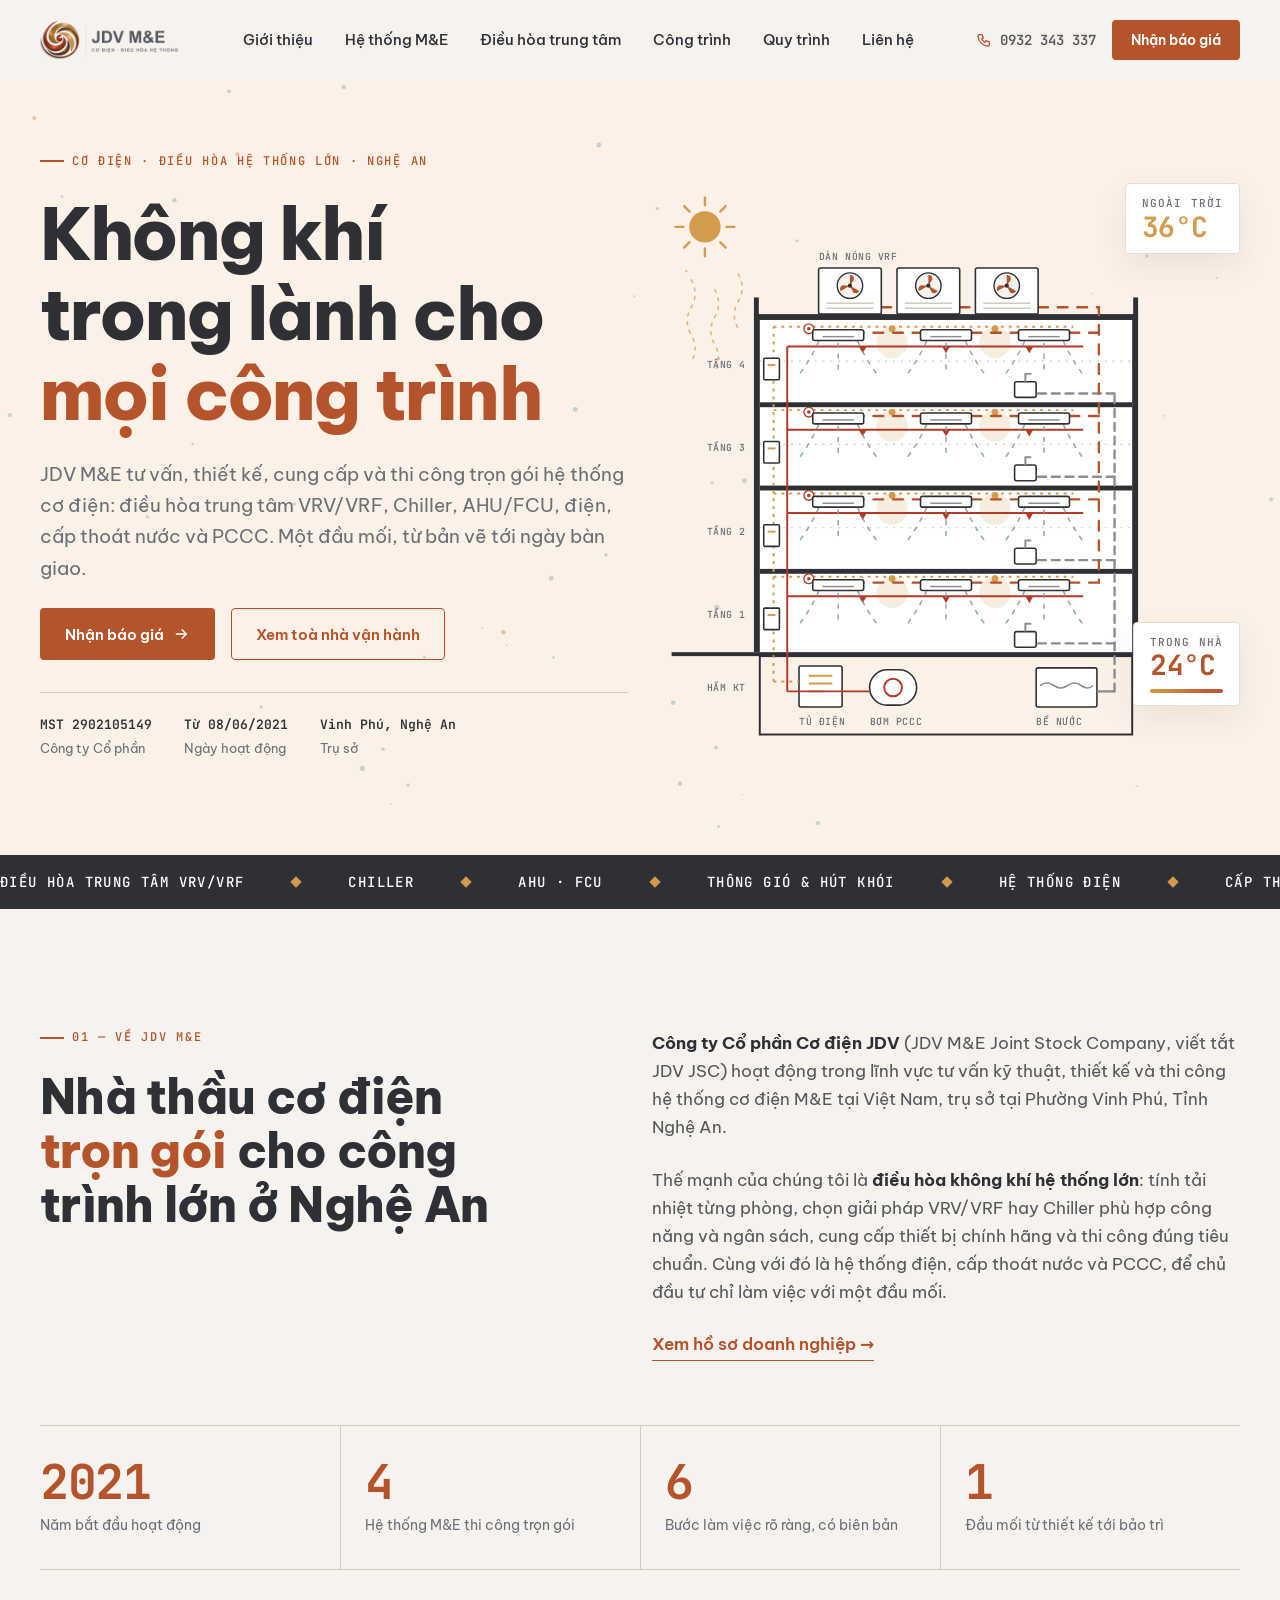
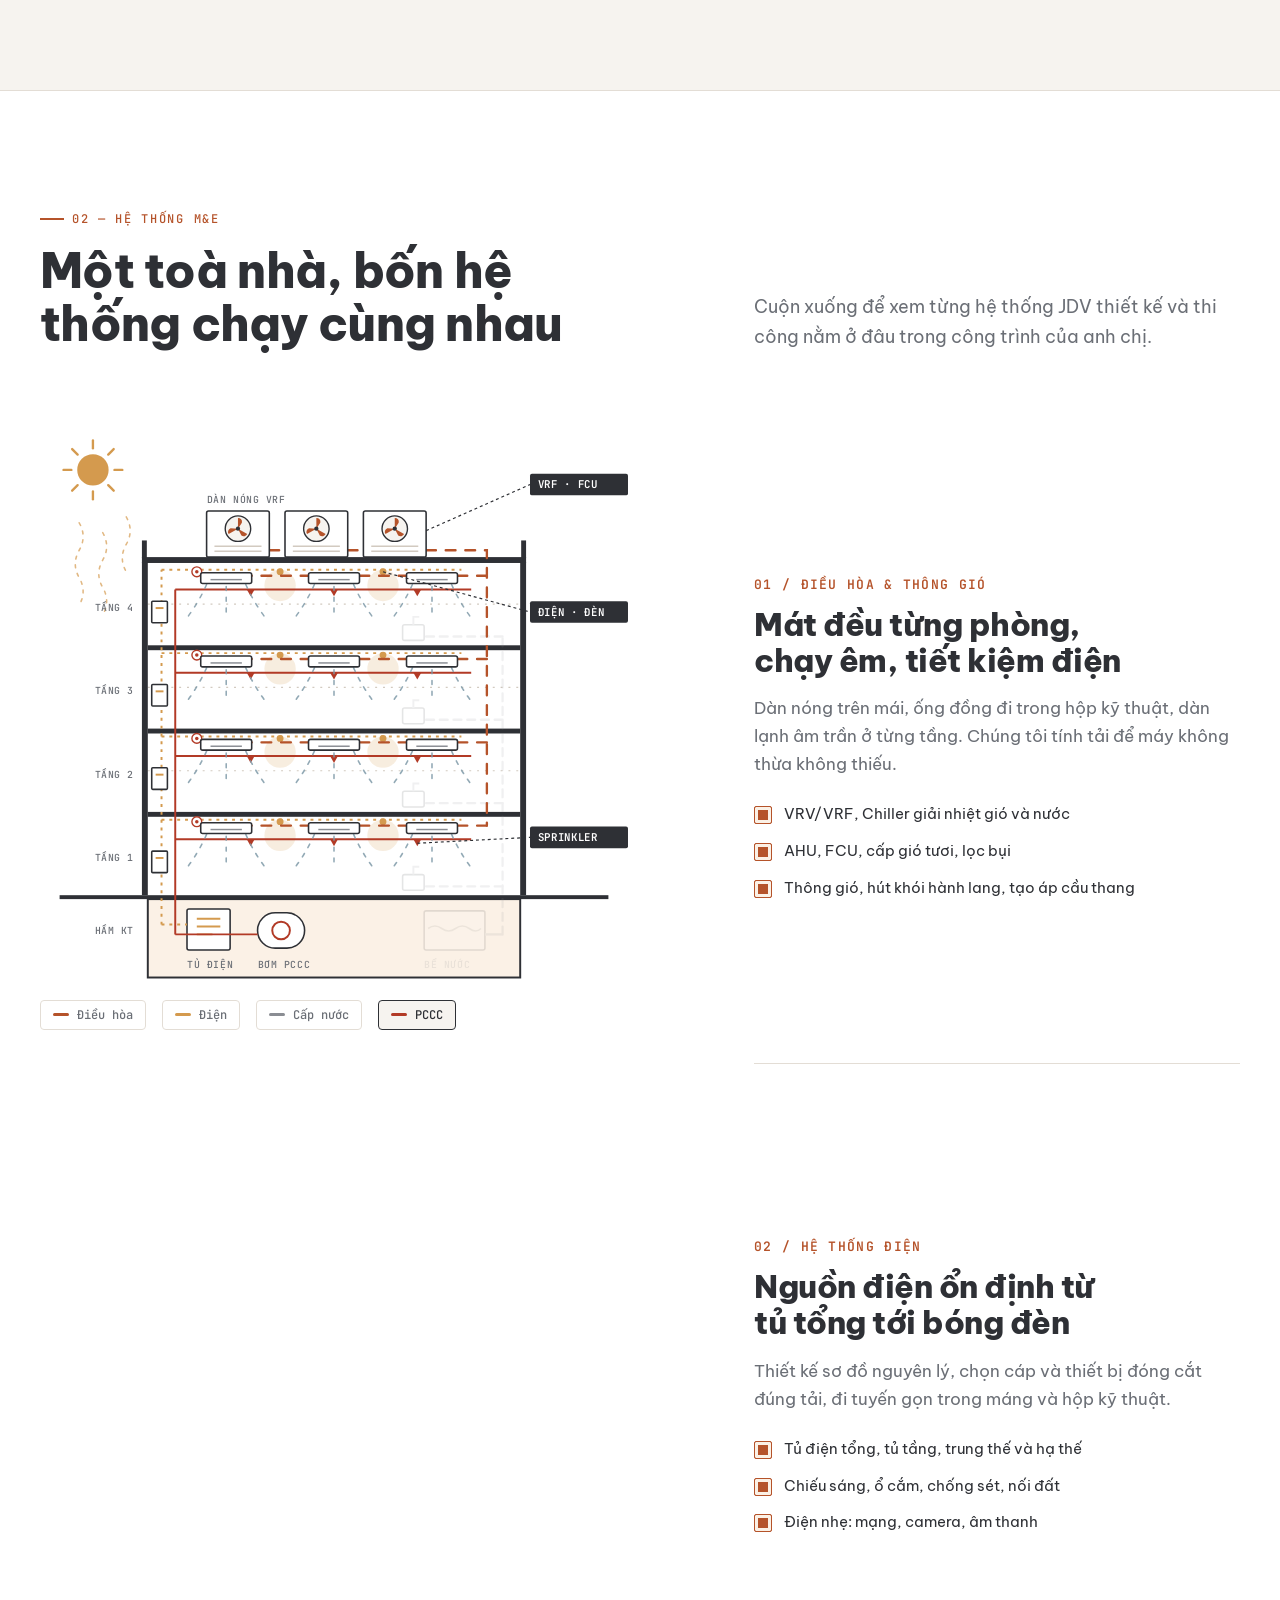
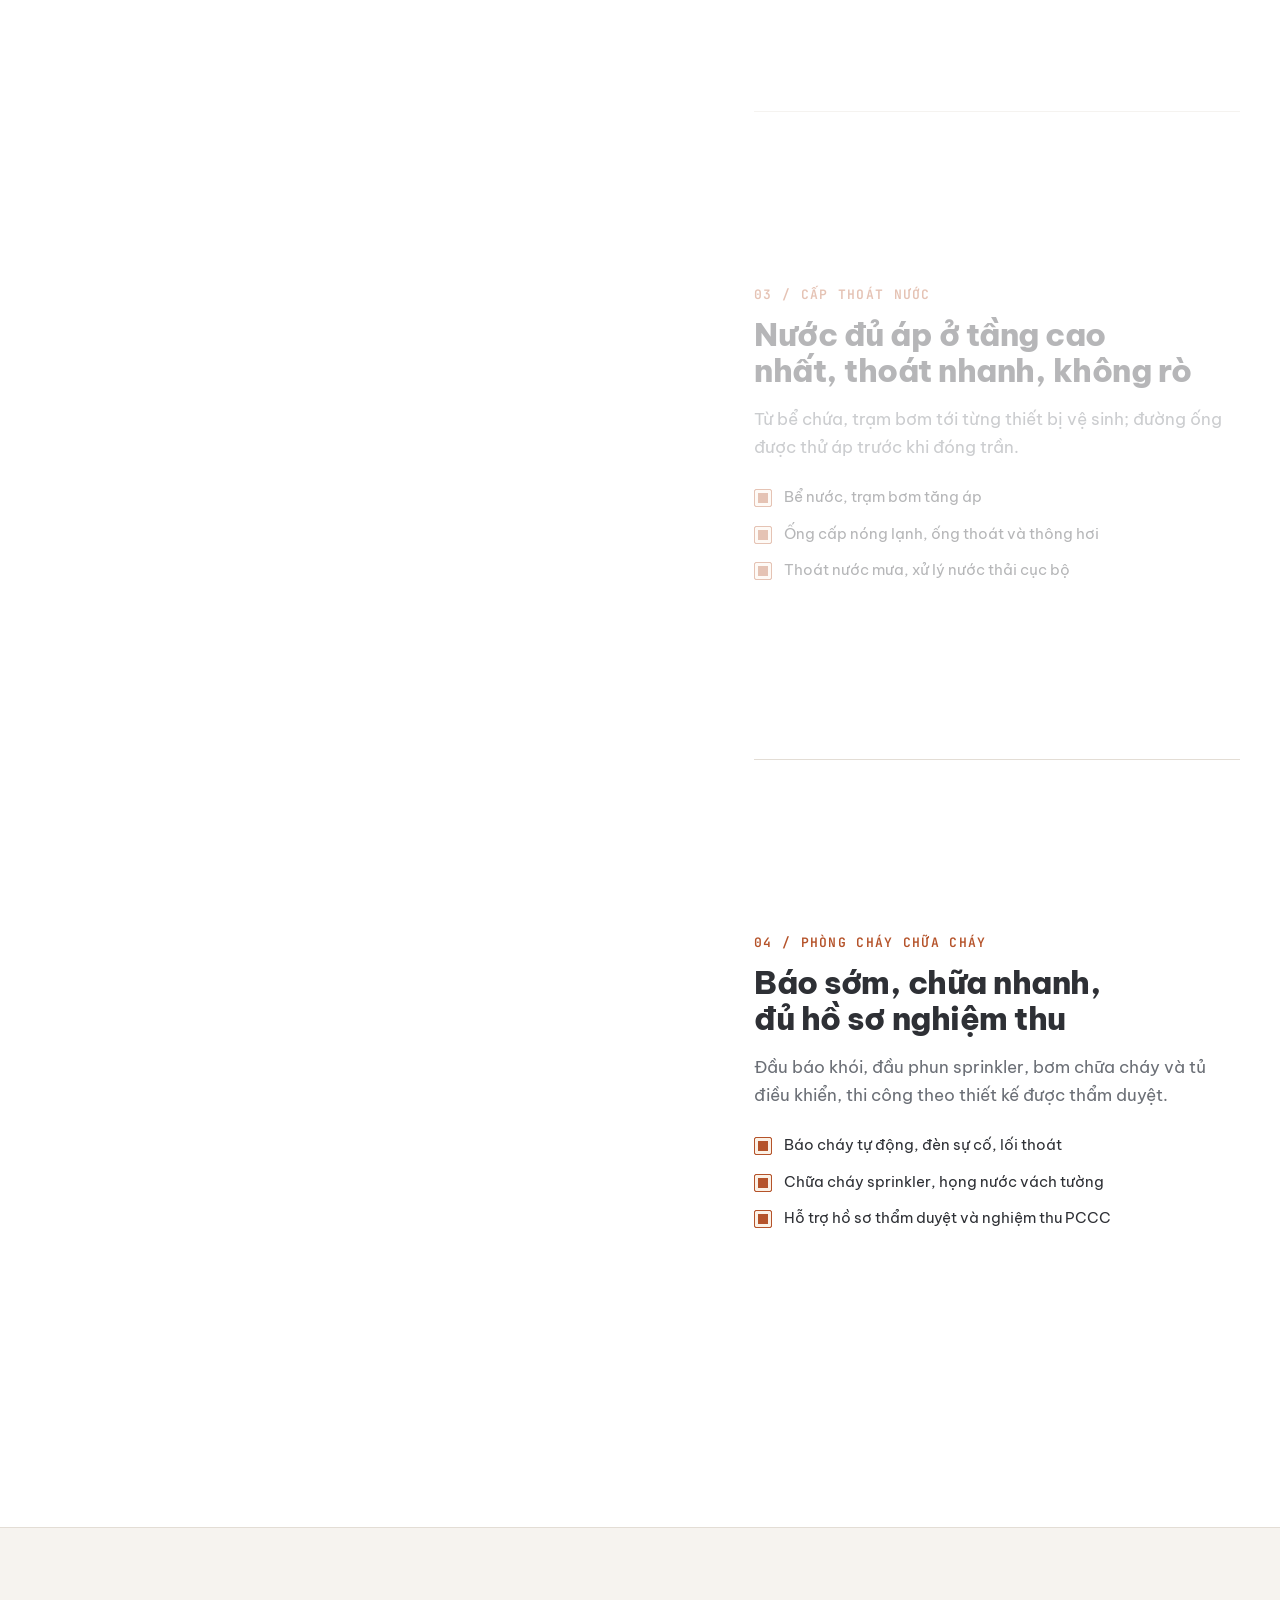
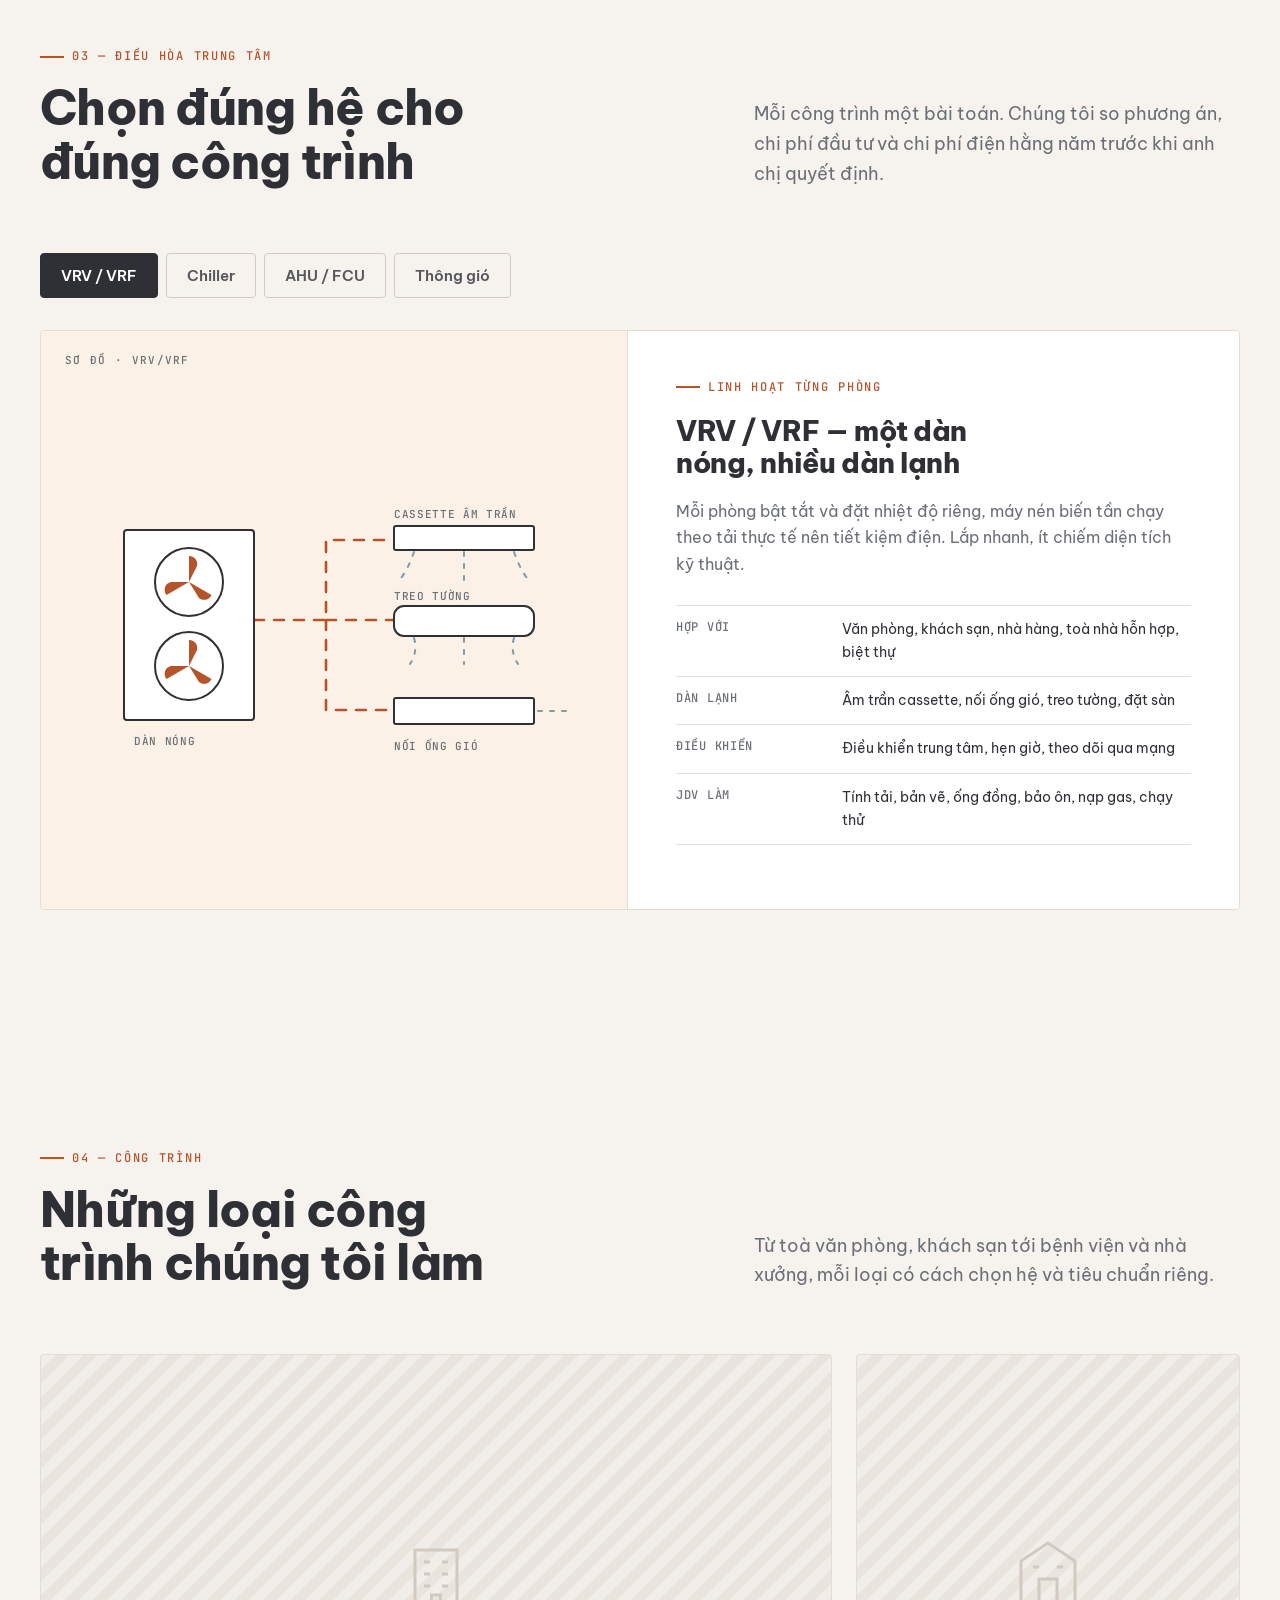
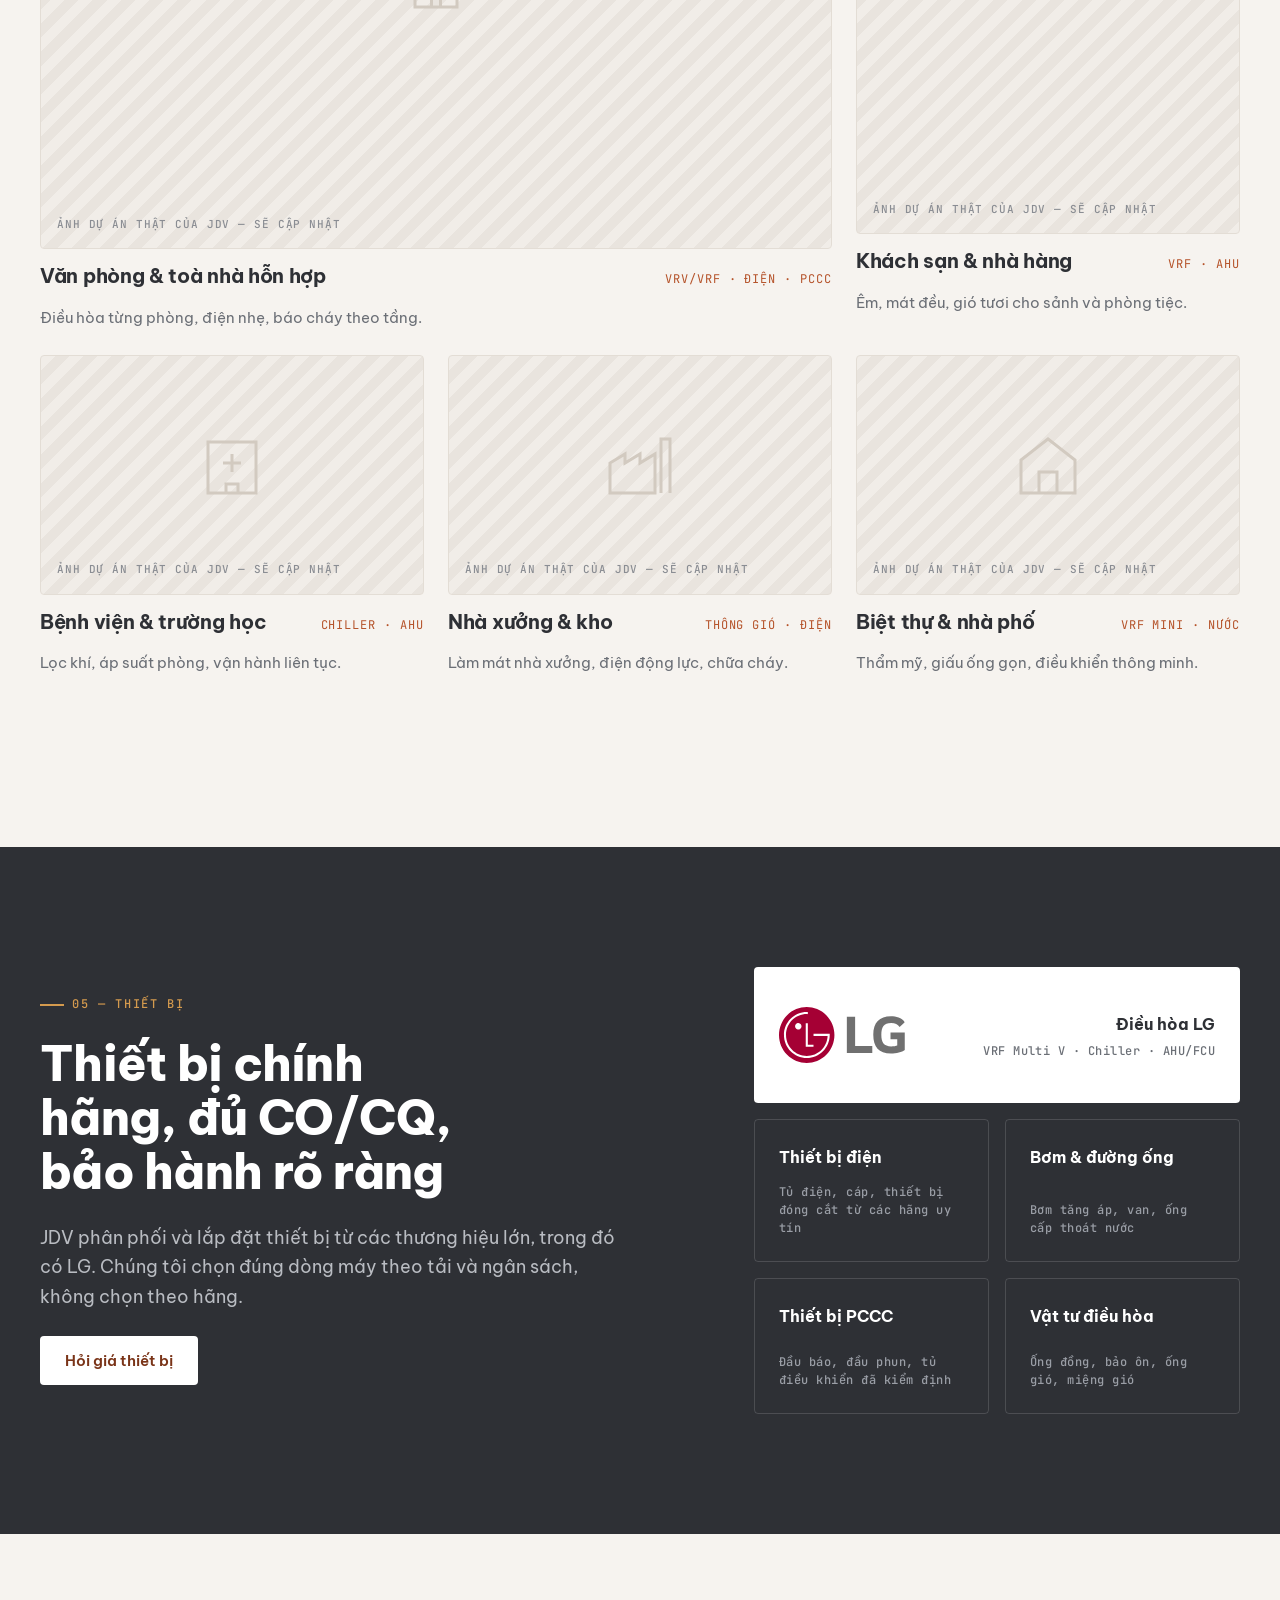
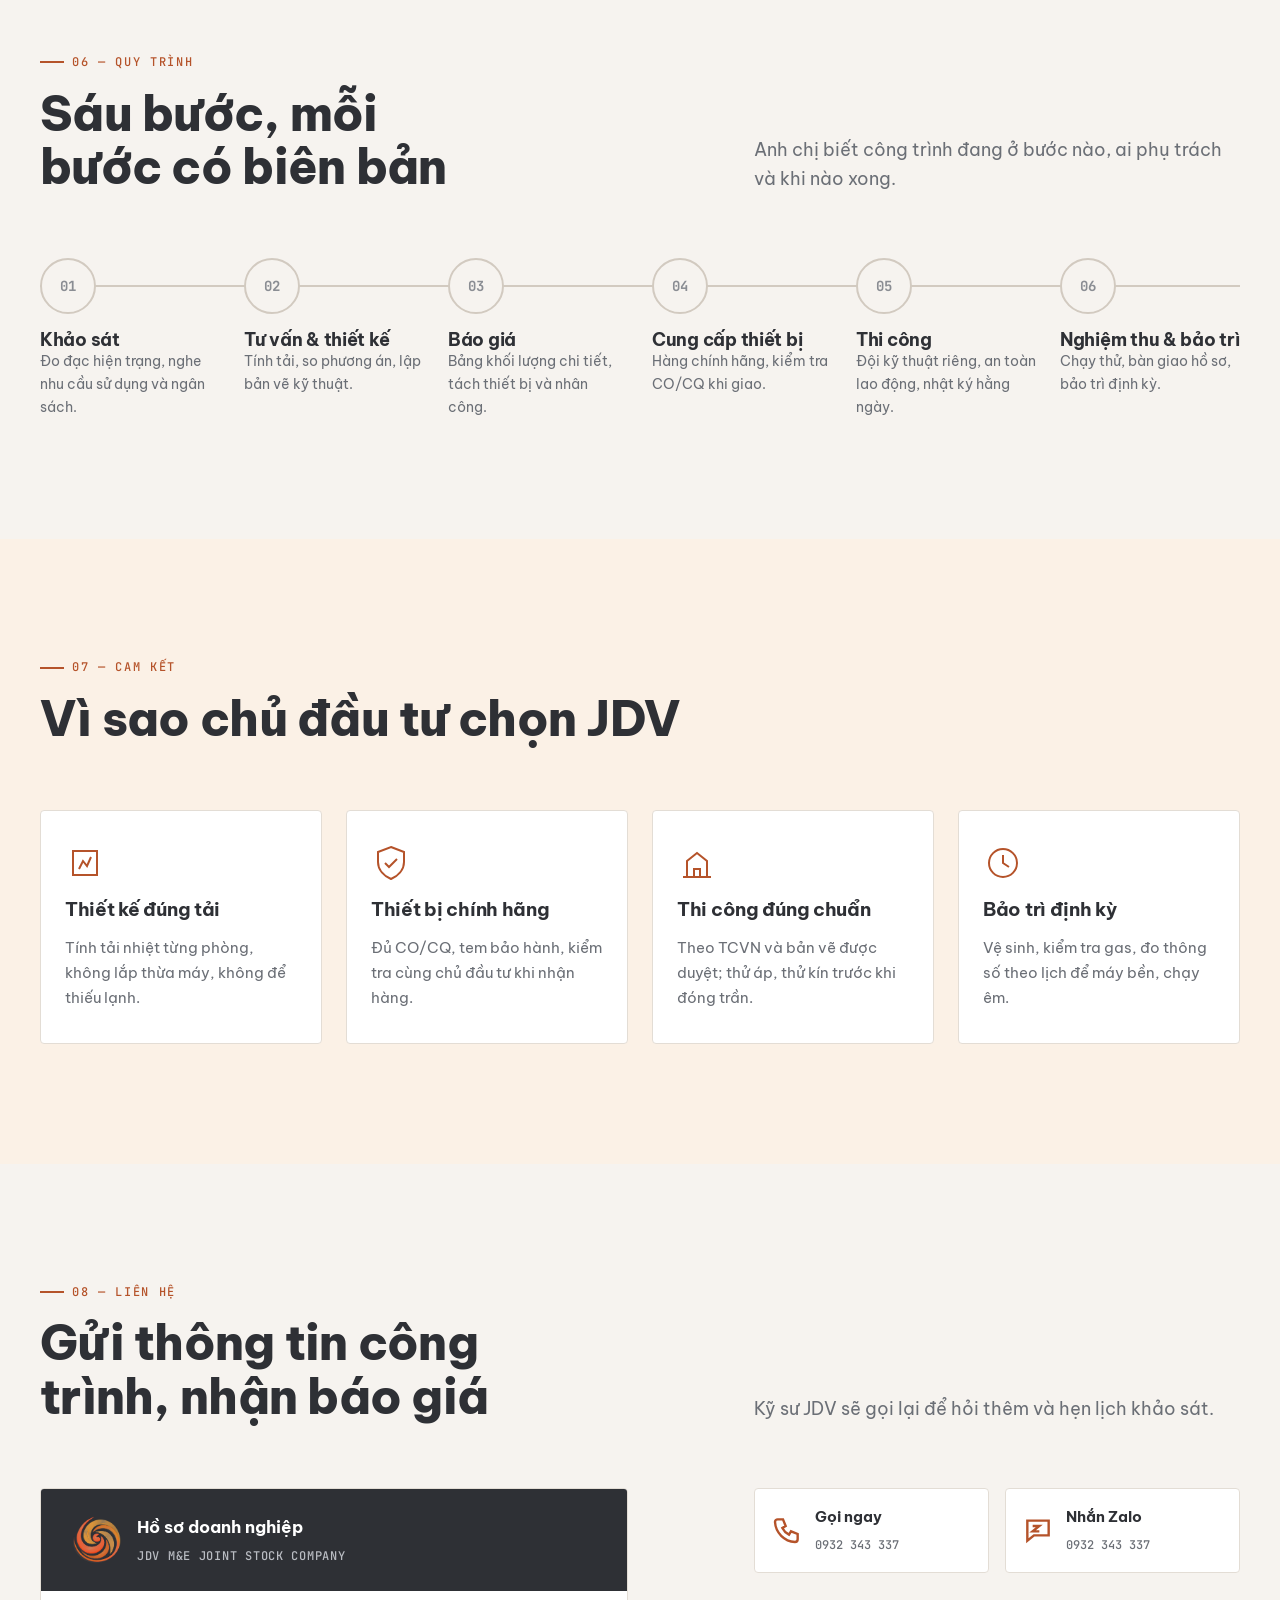
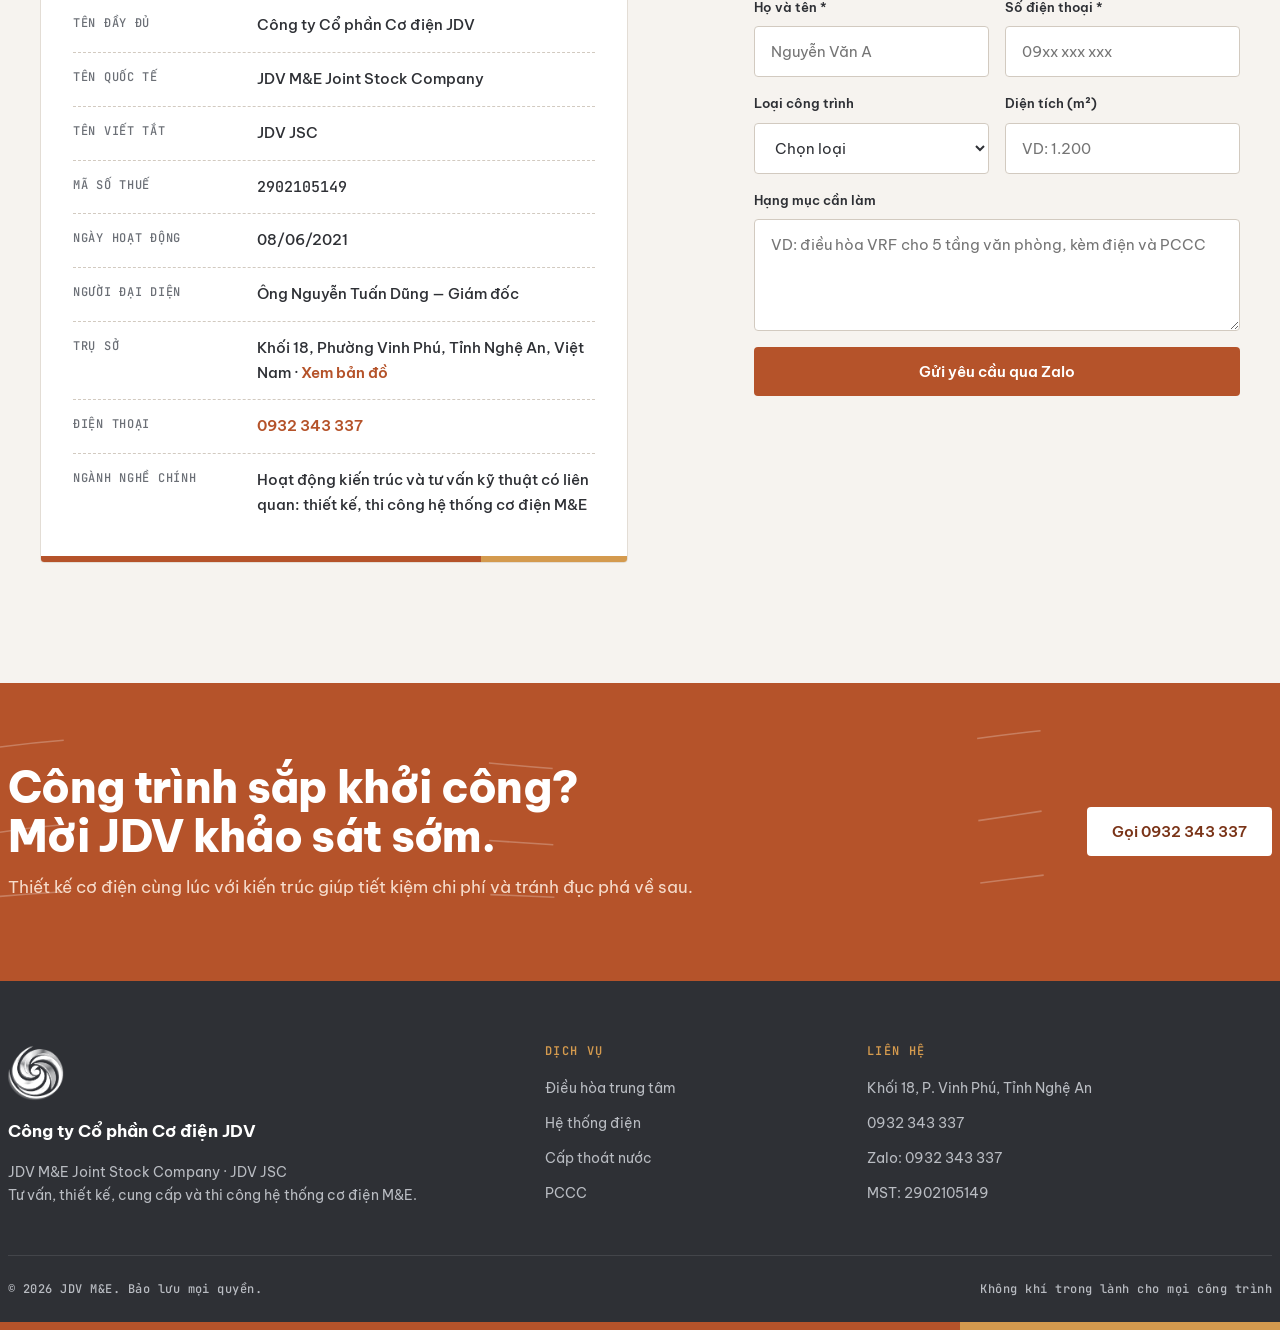
==== index.html @ 7201da73 "Website JDV M&E — bản xem thử v1 Co-Authored-By: Claude Opus 5.5 <noreply@anthropic.com>" ====
<!doctype html>
<html lang="vi">
<head>
<meta charset="utf-8">
<meta name="viewport" content="width=device-width,initial-scale=1">
<title>JDV M&amp;E — Cơ điện &amp; điều hòa trung tâm tại Nghệ An</title>
<meta name="description" content="Công ty Cổ phần Cơ điện JDV (JDV M&E): tư vấn, thiết kế, cung cấp và thi công hệ thống cơ điện M&E, điều hòa trung tâm VRV/VRF, Chiller, AHU/FCU, điện, cấp thoát nước, PCCC cho công trình tại Nghệ An.">
<meta name="robots" content="noindex, nofollow">
<meta name="theme-color" content="#B5532A">
<meta property="og:type" content="website">
<meta property="og:title" content="JDV M&E — Không khí trong lành cho mọi công trình">
<meta property="og:description" content="Tư vấn, thiết kế, cung cấp và thi công trọn gói hệ thống cơ điện M&E và điều hòa trung tâm tại Nghệ An.">
<link rel="icon" type="image/png" href="assets/img/favicon.png">
<link rel="apple-touch-icon" href="assets/img/apple-touch-icon.png">
<link rel="preconnect" href="https://fonts.googleapis.com">
<link rel="preconnect" href="https://fonts.gstatic.com" crossorigin>
<link href="https://fonts.googleapis.com/css2?family=Be+Vietnam+Pro:wght@300;400;500;600;700;800&family=JetBrains+Mono:wght@500;600;700&display=swap" rel="stylesheet">
<link rel="stylesheet" href="assets/css/style.css">
<script type="application/ld+json">
{"@context":"https://schema.org","@type":"HVACBusiness","name":"Công ty Cổ phần Cơ điện JDV","alternateName":["JDV M&E Joint Stock Company","JDV JSC","JDV M&E"],"taxID":"2902105149","foundingDate":"2021-06-08","telephone":"+84932343337","address":{"@type":"PostalAddress","streetAddress":"Khối 18, Phường Vinh Phú","addressRegion":"Nghệ An","addressCountry":"VN"},"founder":{"@type":"Person","name":"Nguyễn Tuấn Dũng"},"areaServed":"Nghệ An"}
</script>
</head>
<body>
<a class="skip" href="#main">Bỏ qua tới nội dung</a>

<header class="hdr" id="hdr">
  <div class="wrap hdr-in">
    <a class="logo" href="#top" aria-label="JDV M&amp;E — về đầu trang"><img src="assets/img/logo-ngang.png" alt="JDV M&amp;E" width="141" height="40"></a>
    <nav class="nav" aria-label="Menu chính">
      <a href="#gioi-thieu">Giới thiệu</a>
      <a href="#he-thong">Hệ thống M&amp;E</a>
      <a href="#dieu-hoa">Điều hòa trung tâm</a>
      <a href="#cong-trinh">Công trình</a>
      <a href="#quy-trinh">Quy trình</a>
      <a href="#lien-he">Liên hệ</a>
    </nav>
    <div class="hdr-r">
      <a class="hdr-tel" href="tel:0932343337"><svg viewBox="0 0 24 24" fill="none" stroke="currentColor" stroke-width="2"><path d="M5 4h4l2 5-2.5 1.5a11 11 0 0 0 5 5L15 13l5 2v4a2 2 0 0 1-2 2A16 16 0 0 1 3 6a2 2 0 0 1 2-2"/></svg>0932 343 337</a>
      <a class="btn btn-p" href="#lien-he">Nhận báo giá</a>
      <button class="menu" type="button" aria-label="Mở menu" aria-expanded="false"><i></i><i></i><i></i></button>
    </div>
  </div>
  <div class="prog" id="prog"></div>
</header>

<main id="main">
<!-- ============ HERO ============ -->
<section class="hero" id="top">
  <canvas id="air" aria-hidden="true"></canvas>
  <div class="hero-arc" style="width:760px;height:760px;right:-260px;top:-300px" aria-hidden="true"></div>
  <div class="hero-arc" style="width:420px;height:420px;left:-180px;bottom:-240px;transform:rotate(180deg)" aria-hidden="true"></div>
  <div class="wrap hero-in">
    <div class="hero-txt">
      <div class="eyebrow fade-up">Cơ điện · Điều hòa hệ thống lớn · Nghệ An</div>
      <h1><span class="ln"><span>Không khí</span></span><span class="ln"><span>trong lành cho</span></span><span class="ln"><span><em>mọi công trình</em></span></span></h1>
      <p class="lead fade-up d1">JDV M&amp;E tư vấn, thiết kế, cung cấp và thi công trọn gói hệ thống cơ điện: điều hòa trung tâm VRV/VRF, Chiller, AHU/FCU, điện, cấp thoát nước và PCCC. Một đầu mối, từ bản vẽ tới ngày bàn giao.</p>
      <div class="btns fade-up d2">
        <a class="btn btn-p" href="#lien-he">Nhận báo giá <svg viewBox="0 0 24 24" fill="none" stroke="currentColor" stroke-width="2"><path d="M5 12h14M13 6l6 6-6 6"/></svg></a>
        <a class="btn btn-o" href="#he-thong">Xem toà nhà vận hành</a>
      </div>
      <div class="hero-facts fade-up d3">
        <div><b>MST 2902105149</b><span>Công ty Cổ phần</span></div>
        <div><b>Từ 08/06/2021</b><span>Ngày hoạt động</span></div>
        <div><b>Vinh Phú, Nghệ An</b><span>Trụ sở</span></div>
      </div>
    </div>
    <div class="hero-vis fade-up d1">
      <div class="temp out"><small>Ngoài trời</small><strong>36°C</strong></div>
      <div data-building></div>
      <div class="temp in"><small>Trong nhà</small><strong id="tIn">36°C</strong><div class="bar"><i id="tBar"></i></div></div>
    </div>
  </div>
</section>

<div class="ticker" aria-hidden="true"><div class="ticker-t">
  <span>Điều hòa trung tâm VRV/VRF</span><span>Chiller</span><span>AHU · FCU</span><span>Thông gió &amp; hút khói</span><span>Hệ thống điện</span><span>Cấp thoát nước</span><span>Phòng cháy chữa cháy</span><span>Bảo trì định kỳ</span>
  <span>Điều hòa trung tâm VRV/VRF</span><span>Chiller</span><span>AHU · FCU</span><span>Thông gió &amp; hút khói</span><span>Hệ thống điện</span><span>Cấp thoát nước</span><span>Phòng cháy chữa cháy</span><span>Bảo trì định kỳ</span>
</div></div>

<!-- ============ GIỚI THIỆU ============ -->
<section class="sec" id="gioi-thieu">
  <div class="wrap">
    <div class="about-g">
      <div class="about-l">
        <div class="eyebrow rv">01 — Về JDV M&amp;E</div>
        <h2 class="h2 rv d1">Nhà thầu cơ điện <em>trọn gói</em> cho công trình lớn ở Nghệ An</h2>
      </div>
      <div class="about-r">
        <p class="rv"><strong>Công ty Cổ phần Cơ điện JDV</strong> (JDV M&amp;E Joint Stock Company, viết tắt JDV JSC) hoạt động trong lĩnh vực tư vấn kỹ thuật, thiết kế và thi công hệ thống cơ điện M&amp;E tại Việt Nam, trụ sở tại Phường Vinh Phú, Tỉnh Nghệ An.</p>
        <p class="rv d1">Thế mạnh của chúng tôi là <strong>điều hòa không khí hệ thống lớn</strong>: tính tải nhiệt từng phòng, chọn giải pháp VRV/VRF hay Chiller phù hợp công năng và ngân sách, cung cấp thiết bị chính hãng và thi công đúng tiêu chuẩn. Cùng với đó là hệ thống điện, cấp thoát nước và PCCC, để chủ đầu tư chỉ làm việc với một đầu mối.</p>
        <a class="tlink rv d2" href="#ho-so" style="align-self:flex-start">Xem hồ sơ doanh nghiệp →</a>
      </div>
    </div>
    <div class="nums">
      <div class="num rv"><div class="num-v"><span data-count="2021" data-from="2000">2021</span></div><div class="num-l">Năm bắt đầu hoạt động</div></div>
      <div class="num rv d1"><div class="num-v"><span data-count="4">4</span></div><div class="num-l">Hệ thống M&amp;E thi công trọn gói</div></div>
      <div class="num rv d2"><div class="num-v"><span data-count="6">6</span></div><div class="num-l">Bước làm việc rõ ràng, có biên bản</div></div>
      <div class="num rv d3"><div class="num-v"><span data-count="1">1</span></div><div class="num-l">Đầu mối từ thiết kế tới bảo trì</div></div>
    </div>
  </div>
</section>

<!-- ============ 4 HỆ THỐNG ============ -->
<section class="sec sys" id="he-thong">
  <div class="wrap">
    <div class="sec-head">
      <div><div class="eyebrow rv">02 — Hệ thống M&amp;E</div><h2 class="h2 rv d1">Một toà nhà, bốn hệ thống chạy cùng nhau</h2></div>
      <p class="lead rv d2">Cuộn xuống để xem từng hệ thống JDV thiết kế và thi công nằm ở đâu trong công trình của anh chị.</p>
    </div>
    <div class="sys-g">
      <div class="sys-vis">
        <div data-building></div>
        <div class="sys-legend">
          <span data-sys="hvac"><i style="background:#B5532A"></i>Điều hòa</span>
          <span data-sys="elec"><i style="background:#D49A4E"></i>Điện</span>
          <span data-sys="water"><i style="background:#8A8D93"></i>Cấp nước</span>
          <span data-sys="fire"><i style="background:#B23A26"></i>PCCC</span>
        </div>
      </div>
      <div class="sys-list">
        <article class="sx" data-sys="hvac">
          <div class="sx-n">01 / ĐIỀU HÒA &amp; THÔNG GIÓ</div>
          <h3>Mát đều từng phòng, chạy êm, tiết kiệm điện</h3>
          <p>Dàn nóng trên mái, ống đồng đi trong hộp kỹ thuật, dàn lạnh âm trần ở từng tầng. Chúng tôi tính tải để máy không thừa không thiếu.</p>
          <ul class="checks"><li>VRV/VRF, Chiller giải nhiệt gió và nước</li><li>AHU, FCU, cấp gió tươi, lọc bụi</li><li>Thông gió, hút khói hành lang, tạo áp cầu thang</li></ul>
        </article>
        <article class="sx" data-sys="elec">
          <div class="sx-n">02 / HỆ THỐNG ĐIỆN</div>
          <h3>Nguồn điện ổn định từ tủ tổng tới bóng đèn</h3>
          <p>Thiết kế sơ đồ nguyên lý, chọn cáp và thiết bị đóng cắt đúng tải, đi tuyến gọn trong máng và hộp kỹ thuật.</p>
          <ul class="checks"><li>Tủ điện tổng, tủ tầng, trung thế và hạ thế</li><li>Chiếu sáng, ổ cắm, chống sét, nối đất</li><li>Điện nhẹ: mạng, camera, âm thanh</li></ul>
        </article>
        <article class="sx" data-sys="water">
          <div class="sx-n">03 / CẤP THOÁT NƯỚC</div>
          <h3>Nước đủ áp ở tầng cao nhất, thoát nhanh, không rò</h3>
          <p>Từ bể chứa, trạm bơm tới từng thiết bị vệ sinh; đường ống được thử áp trước khi đóng trần.</p>
          <ul class="checks"><li>Bể nước, trạm bơm tăng áp</li><li>Ống cấp nóng lạnh, ống thoát và thông hơi</li><li>Thoát nước mưa, xử lý nước thải cục bộ</li></ul>
        </article>
        <article class="sx" data-sys="fire">
          <div class="sx-n">04 / PHÒNG CHÁY CHỮA CHÁY</div>
          <h3>Báo sớm, chữa nhanh, đủ hồ sơ nghiệm thu</h3>
          <p>Đầu báo khói, đầu phun sprinkler, bơm chữa cháy và tủ điều khiển, thi công theo thiết kế được thẩm duyệt.</p>
          <ul class="checks"><li>Báo cháy tự động, đèn sự cố, lối thoát</li><li>Chữa cháy sprinkler, họng nước vách tường</li><li>Hỗ trợ hồ sơ thẩm duyệt và nghiệm thu PCCC</li></ul>
        </article>
      </div>
    </div>
  </div>
</section>

<!-- ============ ĐIỀU HOÀ TRUNG TÂM ============ -->
<section class="sec hvac" id="dieu-hoa">
  <div class="wrap">
    <div class="sec-head">
      <div><div class="eyebrow rv">03 — Điều hòa trung tâm</div><h2 class="h2 rv d1">Chọn đúng hệ cho đúng công trình</h2></div>
      <p class="lead rv d2">Mỗi công trình một bài toán. Chúng tôi so phương án, chi phí đầu tư và chi phí điện hằng năm trước khi anh chị quyết định.</p>
    </div>
    <div class="tabs rv" role="tablist" aria-label="Giải pháp điều hòa">
      <button class="tab" role="tab" id="t1" aria-controls="p1" aria-selected="true">VRV / VRF</button>
      <button class="tab" role="tab" id="t2" aria-controls="p2" aria-selected="false" tabindex="-1">Chiller</button>
      <button class="tab" role="tab" id="t3" aria-controls="p3" aria-selected="false" tabindex="-1">AHU / FCU</button>
      <button class="tab" role="tab" id="t4" aria-controls="p4" aria-selected="false" tabindex="-1">Thông gió</button>
    </div>

    <div class="panel on" id="p1" role="tabpanel" aria-labelledby="t1">
      <div class="panel-vis"><span class="mono-t">SƠ ĐỒ · VRV/VRF</span>
        <svg class="eq" viewBox="0 0 480 320" aria-hidden="true">
          <path class="cu flow" d="M160 160 H232 V80 H300 M232 160 H300 M232 160 V250 H300"/>
          <rect class="fl" x="30" y="70" width="130" height="190" rx="3"/>
          <circle class="fl" cx="95" cy="122" r="34"/><circle class="fl" cx="95" cy="206" r="34"/>
          <g class="fan"><path d="M95 122 l0 -26 a8 8 0 0 1 8 10z M95 122 l22.5 13 a8 8 0 0 1 -12.5 3z M95 122 l-22.5 13 a8 8 0 0 1 4.5 -13z" fill="#B5532A"/></g>
          <g class="fan" style="animation-duration:1.5s"><path d="M95 206 l0 -26 a8 8 0 0 1 8 10z M95 206 l22.5 13 a8 8 0 0 1 -12.5 3z M95 206 l-22.5 13 a8 8 0 0 1 4.5 -13z" fill="#B5532A"/></g>
          <text class="lb" x="40" y="285">DÀN NÓNG</text>
          <rect class="fl" x="300" y="66" width="140" height="24" rx="2"/><path class="ai" d="M320 92 q-6 18 -16 30 M370 92 v30 M420 92 q6 18 16 30"/><text class="lb" x="300" y="58">CASSETTE ÂM TRẦN</text>
          <rect class="fl" x="300" y="146" width="140" height="30" rx="10"/><path class="ai" d="M320 178 q4 14 -4 26 M370 178 v26 M420 178 q-4 14 4 26"/><text class="lb" x="300" y="140">TREO TƯỜNG</text>
          <rect class="fl" x="300" y="238" width="140" height="26" rx="2"/><path class="ai" d="M444 251 h28"/><text class="lb" x="300" y="290">NỐI ỐNG GIÓ</text>
        </svg>
      </div>
      <div class="panel-txt">
        <div class="eyebrow">Linh hoạt từng phòng</div>
        <h3>VRV / VRF — một dàn nóng, nhiều dàn lạnh</h3>
        <p>Mỗi phòng bật tắt và đặt nhiệt độ riêng, máy nén biến tần chạy theo tải thực tế nên tiết kiệm điện. Lắp nhanh, ít chiếm diện tích kỹ thuật.</p>
        <dl class="spec">
          <div><dt>Hợp với</dt><dd>Văn phòng, khách sạn, nhà hàng, toà nhà hỗn hợp, biệt thự</dd></div>
          <div><dt>Dàn lạnh</dt><dd>Âm trần cassette, nối ống gió, treo tường, đặt sàn</dd></div>
          <div><dt>Điều khiển</dt><dd>Điều khiển trung tâm, hẹn giờ, theo dõi qua mạng</dd></div>
          <div><dt>JDV làm</dt><dd>Tính tải, bản vẽ, ống đồng, bảo ôn, nạp gas, chạy thử</dd></div>
        </dl>
      </div>
    </div>

    <div class="panel" id="p2" role="tabpanel" aria-labelledby="t2">
      <div class="panel-vis"><span class="mono-t">SƠ ĐỒ · CHILLER</span>
        <svg class="eq" viewBox="0 0 480 320" aria-hidden="true">
          <path class="ht" d="M80 30 v-20 M100 30 v-24 M120 30 v-20"/>
          <path class="fl" d="M50 130 L68 40 H132 L150 130Z"/><ellipse class="fl" cx="100" cy="40" rx="32" ry="7"/>
          <g class="fan" style="transform-origin:100px 40px"><path d="M72 40 h56" stroke="#B5532A" stroke-width="3"/></g>
          <text class="lb" x="160" y="70">THÁP GIẢI NHIỆT</text>
          <path class="wt" d="M80 130 V176 M120 176 V130"/>
          <path class="wt" d="M210 200 H300 V100 H330 M330 220 H300 V250 H210"/>
          <rect class="fl" x="40" y="176" width="170" height="96" rx="3"/>
          <circle class="fl" cx="85" cy="224" r="22"/><circle class="fl" cx="150" cy="224" r="22"/><path d="M75 224 h20 M140 224 h20" stroke="#B5532A" stroke-width="2.4"/>
          <text class="lb" x="40" y="296">CHILLER</text>
          <rect class="fl" x="330" y="76" width="120" height="56" rx="2"/><path class="ai" d="M454 104 h22"/><text class="lb" x="330" y="68">AHU</text>
          <rect class="fl" x="330" y="204" width="120" height="34" rx="2"/><path class="ai" d="M350 240 v26 M390 240 v26 M430 240 v26"/><text class="lb" x="330" y="196">FCU</text>
          <text class="lb" x="222" y="190">NƯỚC LẠNH 7°C</text>
        </svg>
      </div>
      <div class="panel-txt">
        <div class="eyebrow">Công suất lớn, bền bỉ</div>
        <h3>Chiller — làm lạnh nước cho cả toà nhà</h3>
        <p>Máy chiller làm lạnh nước rồi bơm tới AHU, FCU ở từng khu. Phù hợp công trình diện tích lớn, chạy liên tục nhiều giờ trong ngày.</p>
        <dl class="spec">
          <div><dt>Hợp với</dt><dd>Trung tâm thương mại, bệnh viện, khách sạn lớn, nhà máy</dd></div>
          <div><dt>Loại</dt><dd>Giải nhiệt gió hoặc giải nhiệt nước (có tháp giải nhiệt)</dd></div>
          <div><dt>Hệ đi kèm</dt><dd>Bơm nước lạnh, đường ống, van cân bằng, bình giãn nở</dd></div>
          <div><dt>JDV làm</dt><dd>Thiết kế phòng máy, lắp đặt, cân bằng thủy lực, vận hành thử</dd></div>
        </dl>
      </div>
    </div>

    <div class="panel" id="p3" role="tabpanel" aria-labelledby="t3">
      <div class="panel-vis"><span class="mono-t">SƠ ĐỒ · AHU</span>
        <svg class="eq" viewBox="0 0 480 320" aria-hidden="true">
          <path class="ht" d="M0 140 h36 M0 160 h36 M0 180 h36"/>
          <rect class="fl" x="40" y="110" width="380" height="100" rx="3"/>
          <path d="M150 110 V210 M270 110 V210" stroke="#2E3035" stroke-width="2"/>
          <path d="M70 120 l16 10 -16 10 16 10 -16 10 16 10 -16 10 16 10 -16 10" fill="none" stroke="#8A8D93" stroke-width="2"/>
          <path d="M180 120 V200 M196 120 V200 M212 120 V200 M228 120 V200 M244 120 V200" stroke="#B5532A" stroke-width="2"/>
          <circle class="fl" cx="345" cy="160" r="36"/>
          <g class="fan"><path d="M345 160 l0 -28 a8 8 0 0 1 8 10z M345 160 l24 14 a8 8 0 0 1 -12.5 3z M345 160 l-24 14 a8 8 0 0 1 4.5 -13z" fill="#B5532A"/></g>
          <text class="lb" x="70" y="232">LỌC BỤI</text><text class="lb" x="180" y="232">COIL LẠNH</text><text class="lb" x="320" y="232">QUẠT</text>
          <path class="st" d="M420 140 H460 V280 H120 V262"/><path class="st" d="M420 180 H440 V262 H120"/>
          <path class="ai" d="M180 268 v28 M260 268 v28 M340 268 v28"/>
          <text class="lb" x="40" y="100">GIÓ TƯƠI VÀO</text><text class="lb" x="330" y="100">GIÓ LẠNH RA</text>
        </svg>
      </div>
      <div class="panel-txt">
        <div class="eyebrow">Không khí sạch, đủ gió tươi</div>
        <h3>AHU / FCU — xử lý và phân phối gió</h3>
        <p>AHU lọc bụi, làm lạnh và cấp gió tươi cho sảnh, hội trường, phòng sạch. FCU đặt trong từng phòng, điều chỉnh nhiệt độ riêng.</p>
        <dl class="spec">
          <div><dt>Hợp với</dt><dd>Sảnh, hội trường, phòng mổ, phòng sạch, nhà xưởng</dd></div>
          <div><dt>Bộ phận</dt><dd>Phin lọc, coil lạnh, quạt, hộp trộn gió, tiêu âm</dd></div>
          <div><dt>Ống gió</dt><dd>Gia công tôn mạ kẽm, bảo ôn, miệng gió khuếch tán</dd></div>
          <div><dt>JDV làm</dt><dd>Tính lưu lượng gió, gia công ống, lắp đặt, đo kiểm lưu lượng</dd></div>
        </dl>
      </div>
    </div>

    <div class="panel" id="p4" role="tabpanel" aria-labelledby="t4">
      <div class="panel-vis"><span class="mono-t">SƠ ĐỒ · THÔNG GIÓ</span>
        <svg class="eq" viewBox="0 0 480 320" aria-hidden="true">
          <rect class="fl" x="30" y="56" width="370" height="34" rx="2"/>
          <path class="ht" d="M90 160 v-60 M190 160 v-60 M290 160 v-60"/>
          <rect class="fl" x="76" y="90" width="28" height="8"/><rect class="fl" x="176" y="90" width="28" height="8"/><rect class="fl" x="276" y="90" width="28" height="8"/>
          <circle class="fl" cx="428" cy="73" r="30"/>
          <g class="fan"><path d="M428 73 l0 -24 a7 7 0 0 1 7 9z M428 73 l21 12 a7 7 0 0 1 -11 3z M428 73 l-21 12 a7 7 0 0 1 4 -12z" fill="#B5532A"/></g>
          <path class="st" d="M30 280 H410 M30 170 H410" stroke-dasharray="2 6"/>
          <text class="lb" x="30" y="44">ỐNG HÚT KHÓI / HÚT THẢI</text>
          <path class="st" d="M300 280 l20 -14 h20 l20 -14 h20 l20 -14 h20 l20 -14"/>
          <path class="ai" d="M290 230 h-80 M290 250 h-80"/>
          <text class="lb" x="300" y="300">CẦU THANG · TẠO ÁP</text>
          <text class="lb" x="40" y="200">HÀNH LANG</text>
        </svg>
      </div>
      <div class="panel-txt">
        <div class="eyebrow">An toàn và dễ chịu</div>
        <h3>Thông gió, hút khói, tạo áp cầu thang</h3>
        <p>Hút mùi, hút thải nhà vệ sinh, bếp, tầng hầm; khi có cháy, hệ hút khói và tạo áp giữ lối thoát nạn thông thoáng.</p>
        <dl class="spec">
          <div><dt>Hợp với</dt><dd>Tầng hầm gửi xe, bếp công nghiệp, nhà vệ sinh, hành lang, cầu thang</dd></div>
          <div><dt>Thiết bị</dt><dd>Quạt hướng trục, quạt ly tâm, van chặn lửa, miệng gió</dd></div>
          <div><dt>Liên động</dt><dd>Kết nối tủ báo cháy, tự chạy khi có sự cố</dd></div>
          <div><dt>JDV làm</dt><dd>Thiết kế, lắp đặt, đo áp, chạy thử liên động PCCC</dd></div>
        </dl>
      </div>
    </div>
  </div>
</section>

<!-- ============ CÔNG TRÌNH ============ -->
<section class="sec" id="cong-trinh">
  <div class="wrap">
    <div class="sec-head">
      <div><div class="eyebrow rv">04 — Công trình</div><h2 class="h2 rv d1">Những loại công trình chúng tôi làm</h2></div>
      <p class="lead rv d2">Từ toà văn phòng, khách sạn tới bệnh viện và nhà xưởng, mỗi loại có cách chọn hệ và tiêu chuẩn riêng.</p>
    </div>
    <div class="works">
      <a class="work big rv" href="#lien-he"><div class="ph" data-ph="Ảnh dự án thật của JDV — sẽ cập nhật"><svg class="ico" viewBox="0 0 48 48" fill="none" stroke="currentColor" stroke-width="2"><rect x="10" y="6" width="28" height="38"/><path d="M16 14h4M28 14h4M16 22h4M28 22h4M16 30h4M28 30h4M21 44v-8h6v8"/></svg></div><div class="work-m"><h3>Văn phòng &amp; toà nhà hỗn hợp</h3><span class="mono">VRV/VRF · ĐIỆN · PCCC</span></div><p>Điều hòa từng phòng, điện nhẹ, báo cháy theo tầng.</p></a>
      <a class="work tall rv d1" href="#lien-he"><div class="ph" data-ph="Ảnh dự án thật của JDV — sẽ cập nhật"><svg class="ico" viewBox="0 0 48 48" fill="none" stroke="currentColor" stroke-width="2"><path d="M6 44V18l18-12 18 12v26M18 44V30h12v14M14 22h4M30 22h4"/></svg></div><div class="work-m"><h3>Khách sạn &amp; nhà hàng</h3><span class="mono">VRF · AHU</span></div><p>Êm, mát đều, gió tươi cho sảnh và phòng tiệc.</p></a>
      <a class="work rv" href="#lien-he"><div class="ph" data-ph="Ảnh dự án thật của JDV — sẽ cập nhật"><svg class="ico" viewBox="0 0 48 48" fill="none" stroke="currentColor" stroke-width="2"><rect x="8" y="10" width="32" height="34"/><path d="M24 18v12M18 24h12M20 44v-6h8v6"/></svg></div><div class="work-m"><h3>Bệnh viện &amp; trường học</h3><span class="mono">CHILLER · AHU</span></div><p>Lọc khí, áp suất phòng, vận hành liên tục.</p></a>
      <a class="work rv d1" href="#lien-he"><div class="ph" data-ph="Ảnh dự án thật của JDV — sẽ cập nhật"><svg class="ico" viewBox="0 0 48 48" fill="none" stroke="currentColor" stroke-width="2"><path d="M4 44V24l10-6v6l10-6v6l10-6v26zM38 44V8h6v36"/></svg></div><div class="work-m"><h3>Nhà xưởng &amp; kho</h3><span class="mono">THÔNG GIÓ · ĐIỆN</span></div><p>Làm mát nhà xưởng, điện động lực, chữa cháy.</p></a>
      <a class="work rv d2" href="#lien-he"><div class="ph" data-ph="Ảnh dự án thật của JDV — sẽ cập nhật"><svg class="ico" viewBox="0 0 48 48" fill="none" stroke="currentColor" stroke-width="2"><path d="M6 44V22L24 8l18 14v22zM18 44V30h12v14"/></svg></div><div class="work-m"><h3>Biệt thự &amp; nhà phố</h3><span class="mono">VRF MINI · NƯỚC</span></div><p>Thẩm mỹ, giấu ống gọn, điều khiển thông minh.</p></a>
    </div>
    <p class="note rv">* Khung ảnh đang chờ ảnh công trình thật do JDV thi công.</p>
  </div>
</section>

<!-- ============ THƯƠNG HIỆU THIẾT BỊ ============ -->
<section class="sec brands" id="thiet-bi">
  <div class="wrap brand-g">
    <div class="brand-l">
      <div class="eyebrow rv">05 — Thiết bị</div>
      <h2 class="h2 rv d1">Thiết bị chính hãng, đủ CO/CQ, bảo hành rõ ràng</h2>
      <p class="lead rv d2">JDV phân phối và lắp đặt thiết bị từ các thương hiệu lớn, trong đó có LG. Chúng tôi chọn đúng dòng máy theo tải và ngân sách, không chọn theo hãng.</p>
      <a class="btn btn-w rv d3" href="#lien-he" style="align-self:flex-start">Hỏi giá thiết bị</a>
    </div>
    <div class="brand-r">
      <div class="bcard lg rv"><img src="assets/img/logo-lg.svg" alt="LG" width="127" height="56"><div><b>Điều hòa LG</b><span>VRF Multi V · Chiller · AHU/FCU</span></div></div>
      <div class="bcard rv d1"><b>Thiết bị điện</b><span>Tủ điện, cáp, thiết bị đóng cắt từ các hãng uy tín</span></div>
      <div class="bcard rv d2"><b>Bơm &amp; đường ống</b><span>Bơm tăng áp, van, ống cấp thoát nước</span></div>
      <div class="bcard rv d1"><b>Thiết bị PCCC</b><span>Đầu báo, đầu phun, tủ điều khiển đã kiểm định</span></div>
      <div class="bcard rv d2"><b>Vật tư điều hòa</b><span>Ống đồng, bảo ôn, ống gió, miệng gió</span></div>
    </div>
  </div>
</section>

<!-- ============ QUY TRÌNH ============ -->
<section class="sec" id="quy-trinh">
  <div class="wrap">
    <div class="sec-head">
      <div><div class="eyebrow rv">06 — Quy trình</div><h2 class="h2 rv d1">Sáu bước, mỗi bước có biên bản</h2></div>
      <p class="lead rv d2">Anh chị biết công trình đang ở bước nào, ai phụ trách và khi nào xong.</p>
    </div>
    <div class="flow-w">
      <div class="flow-line"><i></i></div>
      <ol class="steps">
        <li class="step"><div class="step-dot">01</div><div><h3>Khảo sát</h3><p>Đo đạc hiện trạng, nghe nhu cầu sử dụng và ngân sách.</p></div></li>
        <li class="step"><div class="step-dot">02</div><div><h3>Tư vấn &amp; thiết kế</h3><p>Tính tải, so phương án, lập bản vẽ kỹ thuật.</p></div></li>
        <li class="step"><div class="step-dot">03</div><div><h3>Báo giá</h3><p>Bảng khối lượng chi tiết, tách thiết bị và nhân công.</p></div></li>
        <li class="step"><div class="step-dot">04</div><div><h3>Cung cấp thiết bị</h3><p>Hàng chính hãng, kiểm tra CO/CQ khi giao.</p></div></li>
        <li class="step"><div class="step-dot">05</div><div><h3>Thi công</h3><p>Đội kỹ thuật riêng, an toàn lao động, nhật ký hằng ngày.</p></div></li>
        <li class="step"><div class="step-dot">06</div><div><h3>Nghiệm thu &amp; bảo trì</h3><p>Chạy thử, bàn giao hồ sơ, bảo trì định kỳ.</p></div></li>
      </ol>
    </div>
  </div>
</section>

<!-- ============ CAM KẾT ============ -->
<section class="sec why">
  <div class="wrap">
    <div class="sec-head">
      <div><div class="eyebrow rv">07 — Cam kết</div><h2 class="h2 rv d1">Vì sao chủ đầu tư chọn JDV</h2></div>
    </div>
    <div class="why-g">
      <div class="wcard rv"><svg viewBox="0 0 40 40" fill="none" stroke="currentColor" stroke-width="2"><path d="M8 32V8h24v24zM14 26l4-8 4 5 4-9"/></svg><h3>Thiết kế đúng tải</h3><p>Tính tải nhiệt từng phòng, không lắp thừa máy, không để thiếu lạnh.</p></div>
      <div class="wcard rv d1"><svg viewBox="0 0 40 40" fill="none" stroke="currentColor" stroke-width="2"><path d="M20 4l13 5v10c0 8-6 14-13 17C13 33 7 27 7 19V9z"/><path d="M14 20l4 4 8-8"/></svg><h3>Thiết bị chính hãng</h3><p>Đủ CO/CQ, tem bảo hành, kiểm tra cùng chủ đầu tư khi nhận hàng.</p></div>
      <div class="wcard rv d2"><svg viewBox="0 0 40 40" fill="none" stroke="currentColor" stroke-width="2"><path d="M6 34h28M10 34V18l10-8 10 8v16M17 34v-8h6v8"/></svg><h3>Thi công đúng chuẩn</h3><p>Theo TCVN và bản vẽ được duyệt; thử áp, thử kín trước khi đóng trần.</p></div>
      <div class="wcard rv d3"><svg viewBox="0 0 40 40" fill="none" stroke="currentColor" stroke-width="2"><circle cx="20" cy="20" r="14"/><path d="M20 12v8l6 4"/></svg><h3>Bảo trì định kỳ</h3><p>Vệ sinh, kiểm tra gas, đo thông số theo lịch để máy bền, chạy êm.</p></div>
    </div>
  </div>
</section>

<!-- ============ HỒ SƠ + LIÊN HỆ ============ -->
<section class="sec" id="lien-he">
  <div class="wrap">
    <div class="sec-head">
      <div><div class="eyebrow rv">08 — Liên hệ</div><h2 class="h2 rv d1">Gửi thông tin công trình, nhận báo giá</h2></div>
      <p class="lead rv d2">Kỹ sư JDV sẽ gọi lại để hỏi thêm và hẹn lịch khảo sát.</p>
    </div>
    <div class="contact-g">
      <div class="plate rv" id="ho-so">
        <div class="plate-h"><img src="assets/img/mark-reverse.png" alt="" width="48" height="48"><div><b>Hồ sơ doanh nghiệp</b><span>JDV M&amp;E JOINT STOCK COMPANY</span></div></div>
        <dl>
          <div><dt>Tên đầy đủ</dt><dd>Công ty Cổ phần Cơ điện JDV</dd></div>
          <div><dt>Tên quốc tế</dt><dd>JDV M&amp;E Joint Stock Company</dd></div>
          <div><dt>Tên viết tắt</dt><dd>JDV JSC</dd></div>
          <div><dt>Mã số thuế</dt><dd class="mono">2902105149</dd></div>
          <div><dt>Ngày hoạt động</dt><dd>08/06/2021</dd></div>
          <div><dt>Người đại diện</dt><dd>Ông Nguyễn Tuấn Dũng — Giám đốc</dd></div>
          <div><dt>Trụ sở</dt><dd>Khối 18, Phường Vinh Phú, Tỉnh Nghệ An, Việt Nam · <a href="https://www.google.com/maps/search/?api=1&amp;query=Kh%E1%BB%91i+18+Ph%C6%B0%E1%BB%9Dng+Vinh+Ph%C3%BA+Ngh%E1%BB%87+An" target="_blank" rel="noopener">Xem bản đồ</a></dd></div>
          <div><dt>Điện thoại</dt><dd><a href="tel:0932343337">0932 343 337</a></dd></div>
          <div><dt>Ngành nghề chính</dt><dd>Hoạt động kiến trúc và tư vấn kỹ thuật có liên quan: thiết kế, thi công hệ thống cơ điện M&amp;E</dd></div>
        </dl>
        <div class="band"><i></i><b></b></div>
      </div>

      <div class="form-c">
        <div class="quick rv">
          <a class="qbtn" href="tel:0932343337"><svg viewBox="0 0 24 24" fill="none" stroke="currentColor" stroke-width="1.8"><path d="M5 4h4l2 5-2.5 1.5a11 11 0 0 0 5 5L15 13l5 2v4a2 2 0 0 1-2 2A16 16 0 0 1 3 6a2 2 0 0 1 2-2"/></svg><div><b>Gọi ngay</b><span>0932 343 337</span></div></a>
          <a class="qbtn" href="https://zalo.me/0932343337" target="_blank" rel="noopener"><svg viewBox="0 0 24 24" fill="none" stroke="currentColor" stroke-width="1.8"><path d="M4 5h16v11H9l-5 4z"/><path d="M8 9h5l-5 4h5"/></svg><div><b>Nhắn Zalo</b><span>0932 343 337</span></div></a>
        </div>
        <form class="form rv d1" id="quoteForm" novalidate>
          <div class="row2">
            <div class="fld"><label for="f1">Họ và tên *</label><input id="f1" required autocomplete="name" data-label="Họ tên" placeholder="Nguyễn Văn A"></div>
            <div class="fld"><label for="f2">Số điện thoại *</label><input id="f2" type="tel" required autocomplete="tel" inputmode="tel" pattern="[0-9 +.]{9,15}" data-label="Điện thoại" placeholder="09xx xxx xxx"></div>
          </div>
          <div class="row2">
            <div class="fld"><label for="f3">Loại công trình</label><select id="f3" data-label="Loại công trình"><option value="">Chọn loại</option><option>Văn phòng / toà nhà</option><option>Khách sạn / nhà hàng</option><option>Bệnh viện / trường học</option><option>Nhà xưởng / kho</option><option>Biệt thự / nhà phố</option><option>Khác</option></select></div>
            <div class="fld"><label for="f4">Diện tích (m²)</label><input id="f4" inputmode="numeric" data-label="Diện tích (m²)" placeholder="VD: 1.200"></div>
          </div>
          <div class="fld"><label for="f5">Hạng mục cần làm</label><textarea id="f5" data-label="Nội dung" placeholder="VD: điều hòa VRF cho 5 tầng văn phòng, kèm điện và PCCC"></textarea></div>
          <button class="btn btn-p" type="submit">Gửi yêu cầu qua Zalo</button>
        </form>
        <div class="form-ok" id="formOk" role="status">
          <b>Đã chép nội dung yêu cầu</b>
          <p>Zalo của JDV vừa mở trong thẻ mới. Anh chị dán nội dung vào khung chat và gửi, hoặc gọi thẳng <a class="tlink" href="tel:0932343337">0932 343 337</a>.</p>
          <pre id="okText" class="mono" style="white-space:pre-wrap;font-size:12px;background:var(--cream);padding:12px;border-radius:4px;margin:0"></pre>
          <button class="btn btn-o" type="button" id="again">Sửa lại</button>
        </div>
      </div>
    </div>
  </div>
</section>

<!-- ============ CTA ============ -->
<section class="cta">
  <svg class="wind" viewBox="0 0 1200 240" preserveAspectRatio="none" aria-hidden="true"><path d="M0 60 C300 20 500 120 800 70 S1100 40 1200 80"/><path d="M0 140 C250 100 550 190 850 140 S1100 110 1200 150"/><path d="M0 200 C350 170 600 230 900 190 S1120 180 1200 210"/></svg>
  <div class="wrap cta-in">
    <div><h2>Công trình sắp khởi công? Mời JDV khảo sát sớm.</h2><p>Thiết kế cơ điện cùng lúc với kiến trúc giúp tiết kiệm chi phí và tránh đục phá về sau.</p></div>
    <a class="btn btn-w" href="tel:0932343337">Gọi 0932 343 337</a>
  </div>
</section>
</main>

<footer class="ftr">
  <div class="wrap ftr-g">
    <div class="ftr-b"><img src="assets/img/mark-mono-white.png" alt="" width="56" height="56"><b>Công ty Cổ phần Cơ điện JDV</b><p>JDV M&amp;E Joint Stock Company · JDV JSC<br>Tư vấn, thiết kế, cung cấp và thi công hệ thống cơ điện M&amp;E.</p></div>
    <div class="ftr-c"><h4>Dịch vụ</h4><a href="#dieu-hoa">Điều hòa trung tâm</a><a href="#he-thong">Hệ thống điện</a><a href="#he-thong">Cấp thoát nước</a><a href="#he-thong">PCCC</a></div>
    <div class="ftr-c"><h4>Liên hệ</h4><span>Khối 18, P. Vinh Phú, Tỉnh Nghệ An</span><a href="tel:0932343337">0932 343 337</a><a href="https://zalo.me/0932343337" target="_blank" rel="noopener">Zalo: 0932 343 337</a><span>MST: 2902105149</span></div>
  </div>
  <div class="wrap ftr-bt"><span>© <span id="yr">2026</span> JDV M&amp;E. Bảo lưu mọi quyền.</span><span>Không khí trong lành cho mọi công trình</span></div>
  <div class="band"><i></i><b></b></div>
</footer>

<div class="fab"><a class="z" href="https://zalo.me/0932343337" target="_blank" rel="noopener" aria-label="Nhắn Zalo"><svg viewBox="0 0 24 24" fill="none" stroke="currentColor" stroke-width="2"><path d="M4 5h16v11H9l-5 4z"/></svg></a><a href="tel:0932343337" aria-label="Gọi 0932 343 337"><svg viewBox="0 0 24 24" fill="none" stroke="currentColor" stroke-width="2"><path d="M5 4h4l2 5-2.5 1.5a11 11 0 0 0 5 5L15 13l5 2v4a2 2 0 0 1-2 2A16 16 0 0 1 3 6a2 2 0 0 1 2-2"/></svg></a></div>

<script src="assets/js/building.js"></script>
<script src="assets/js/main.js"></script>
</body>
</html>
---- assets/css/style.css ----
/* JDV M&E — website v1 · "Mặt cắt sống"
   Theo cẩm nang nhận diện v4: nền kem, chữ Graphite, Copper chính, Bronze Gold nhấn,
   Be Vietnam Pro + JetBrains Mono, bo 4px, lưới 12 cột 1200px, khoảng cách bội số 8. */
:root{
  --cream:#F6F3EF; --cream2:#FBF1E6; --white:#fff;
  --ink:#2E3035; --gray:#55575B; --muted:#6B6F76; --steel:#8A8D93;
  --line:#E3DDD5; --line2:#D2CAC0;
  --copper:#B5532A; --copper-d:#7A3418; --gold:#D49A4E;
  --air:#7F9AA8; --fire:#B23A26;
  --r:4px; --max:1200px; --gut:32px;
  --mono:'JetBrains Mono',ui-monospace,monospace;
  --sans:'Be Vietnam Pro',system-ui,-apple-system,'Segoe UI',sans-serif;
  --ease:cubic-bezier(.2,.7,.2,1);
}
*{box-sizing:border-box}
html{scroll-behavior:smooth;-webkit-text-size-adjust:100%}
body{margin:0;background:var(--cream);color:var(--ink);font:400 16px/1.65 var(--sans);overflow-x:hidden}
img,svg{display:block;max-width:100%}
a{color:inherit}
h1,h2,h3,h4{margin:0;font-weight:700;letter-spacing:-.015em;line-height:1.12;text-wrap:balance}
p{margin:0}
.wrap{max-width:calc(var(--max) + var(--gut)*2);margin:0 auto;padding:0 var(--gut)}
.mono{font-family:var(--mono)}
.eyebrow{font:500 12px/1.4 var(--mono);letter-spacing:.14em;text-transform:uppercase;color:var(--copper);display:flex;align-items:center;gap:8px}
.eyebrow::before{content:"";width:24px;height:2px;background:var(--copper)}
.h2{font-size:clamp(30px,4vw,48px);font-weight:800}
.lead{font-size:18px;color:var(--muted);max-width:600px}
.sec{padding:120px 0;position:relative}
.sec-head{display:grid;grid-template-columns:repeat(12,1fr);gap:24px;margin-bottom:64px;align-items:end}
.sec-head>div:first-child{grid-column:span 7;display:flex;flex-direction:column;gap:16px}
.sec-head>.lead{grid-column:8/span 5}
.skip{position:absolute;left:-9999px}.skip:focus{left:16px;top:16px;z-index:99;background:var(--ink);color:#fff;padding:8px 16px}

/* dải Copper 3 + Gold 1 */
.band{display:flex;height:8px}.band i{flex:3;background:var(--copper)}.band b{flex:1;background:var(--gold)}

/* nút */
.btn{display:inline-flex;align-items:center;gap:8px;font:600 15px/1 var(--sans);padding:16px 24px;border-radius:var(--r);text-decoration:none;border:1.5px solid transparent;cursor:pointer;transition:background .2s,color .2s,border-color .2s,transform .2s}
.btn-p{background:var(--copper);color:#fff}.btn-p:hover{background:var(--copper-d)}
.btn-o{border-color:var(--copper);color:var(--copper);background:transparent}.btn-o:hover{background:var(--copper);color:#fff}
.btn-w{background:#fff;color:var(--copper-d)}.btn-w:hover{background:var(--cream2)}
.btn svg{width:18px;height:18px}
.tlink{font-weight:600;color:var(--copper);text-decoration:none;border-bottom:1.5px solid currentColor;padding-bottom:2px}
.tlink:hover{color:var(--copper-d)}

/* ---------- đầu trang ---------- */
.hdr{position:sticky;top:0;z-index:50;background:rgba(246,243,239,.86);backdrop-filter:blur(12px);-webkit-backdrop-filter:blur(12px);border-bottom:1px solid transparent;transition:border-color .3s,background .3s}
.hdr.sc{border-color:var(--line);background:rgba(246,243,239,.96)}
.hdr-in{display:flex;align-items:center;justify-content:space-between;gap:24px;height:80px}
.logo img{height:40px;width:auto}
.nav{display:flex;gap:32px;font-size:15px;font-weight:500}
.nav a{text-decoration:none;position:relative;padding:8px 0;white-space:nowrap}
.nav a::after{content:"";position:absolute;left:0;right:100%;bottom:2px;height:2px;background:var(--copper);transition:right .3s var(--ease)}
.nav a:hover::after,.nav a.on::after{right:0}
.hdr-r{display:flex;align-items:center;gap:16px}
.hdr-tel{font:600 14px/1 var(--mono);text-decoration:none;color:var(--gray);display:flex;gap:8px;align-items:center}
.hdr-tel svg{width:16px;height:16px;color:var(--copper)}
.hdr .btn{padding:12px 18px;font-size:14px}
.menu{display:none;width:48px;height:48px;border:1px solid var(--line2);border-radius:var(--r);background:#fff;cursor:pointer;align-items:center;justify-content:center;flex-direction:column;gap:5px}
.menu i{width:20px;height:2px;background:var(--ink);transition:transform .3s,opacity .3s}
.hdr.open .menu i:nth-child(1){transform:translateY(7px) rotate(45deg)}
.hdr.open .menu i:nth-child(2){opacity:0}
.hdr.open .menu i:nth-child(3){transform:translateY(-7px) rotate(-45deg)}
.prog{position:absolute;left:0;bottom:-1px;height:2px;width:100%;background:linear-gradient(90deg,var(--copper) 75%,var(--gold) 75%);transform-origin:left;transform:scaleX(0)}

/* ---------- hero ---------- */
.hero{position:relative;background:var(--cream2);overflow:hidden;padding:72px 0 96px}
.hero canvas{position:absolute;inset:0;width:100%;height:100%;pointer-events:none}
.hero-arc{position:absolute;border-radius:50%;border:2px solid rgba(212,154,78,.28);border-bottom-color:transparent;border-left-color:transparent;pointer-events:none}
.hero-in{position:relative;display:grid;grid-template-columns:repeat(12,1fr);gap:24px;align-items:center}
.hero-txt{grid-column:span 6;display:flex;flex-direction:column;gap:24px}
.hero h1{font-size:clamp(40px,5.6vw,72px);font-weight:800;line-height:1.04;letter-spacing:-.025em}
.hero h1 .ln{display:block;overflow:hidden;padding:.04em 0 .16em;margin-bottom:-.12em}
.hero h1 .ln>span{display:block;transform:translateY(110%);transition:transform 1.1s var(--ease)}
.hero h1 em{font-style:normal;color:var(--copper)}
.ready .hero h1 .ln>span{transform:none}
.ready .hero h1 .ln:nth-child(2)>span{transition-delay:.12s}
.ready .hero h1 .ln:nth-child(3)>span{transition-delay:.24s}
.hero .lead{font-size:19px}
.btns{display:flex;flex-wrap:wrap;gap:16px}
.hero-facts{display:flex;gap:32px;flex-wrap:wrap;padding-top:24px;border-top:1px solid var(--line2);margin-top:8px}
.hero-facts div{display:flex;flex-direction:column;gap:4px}
.hero-facts b{font:600 13px/1.3 var(--mono);color:var(--ink)}
.hero-facts span{font-size:13px;color:var(--muted)}
.hero-vis{grid-column:7/span 6;position:relative}
.fade-up{opacity:0;transform:translateY(24px);transition:opacity .9s var(--ease),transform .9s var(--ease)}
.ready .fade-up{opacity:1;transform:none}
.ready .fade-up.d1{transition-delay:.35s}.ready .fade-up.d2{transition-delay:.5s}.ready .fade-up.d3{transition-delay:.65s}

/* nhiệt kế */
.temp{position:absolute;display:flex;flex-direction:column;gap:2px;background:#fff;border:1px solid var(--line);border-radius:var(--r);padding:12px 16px;box-shadow:0 12px 32px rgba(46,48,53,.08);z-index:2}
.temp small{font:500 11px/1.3 var(--mono);letter-spacing:.1em;color:var(--muted);text-transform:uppercase}
.temp strong{font:700 28px/1 var(--mono);letter-spacing:-.02em}
.temp.out{right:0;top:2%}.temp.out strong{color:var(--gold)}
.temp.in{right:0;bottom:6%}.temp.in strong{color:var(--copper)}
.temp.in .bar{height:4px;background:var(--line);border-radius:2px;overflow:hidden;margin-top:8px}
.temp.in .bar i{display:block;height:100%;width:0;background:linear-gradient(90deg,var(--gold),var(--copper));transition:width 2.4s var(--ease)}

/* ---------- toà nhà SVG ---------- */
.bld{width:100%;height:auto;overflow:visible}
.bld .st{fill:none;stroke:var(--ink);stroke-width:2;stroke-linejoin:round}
.bld .st2{fill:none;stroke:var(--line2);stroke-width:1.2}
.bld .slab{fill:var(--ink)}
.bld .wall{fill:#fff}
.bld .gnd{fill:url(#hatch)}
.bld .dev{fill:#fff;stroke:var(--ink);stroke-width:1.6}
.bld .lbl{font:500 10px var(--mono);fill:var(--muted);letter-spacing:.06em}
.bld .L{transition:opacity .5s var(--ease)}
.bld .ref{fill:none;stroke:var(--copper);stroke-width:2.4;stroke-linecap:round}
.bld .ref.flow{stroke-dasharray:10 10;animation:flow 1.6s linear infinite}
.bld .air{fill:none;stroke:var(--air);stroke-width:1.6;stroke-linecap:round;stroke-dasharray:4 7;animation:flowd 1.8s linear infinite;opacity:.85}
.bld .cab{fill:none;stroke:var(--gold);stroke-width:2;stroke-dasharray:3 5;animation:flow 1s linear infinite}
.bld .lamp{fill:var(--gold)}
.bld .lamp-g{fill:var(--gold);opacity:.18;animation:glow 2.4s ease-in-out infinite}
.bld .wat{fill:none;stroke:var(--steel);stroke-width:2.4;stroke-dasharray:8 6;animation:flowu 1.4s linear infinite;stroke-linecap:round}
.bld .wat-s{fill:none;stroke:var(--steel);stroke-width:2.4}
.bld .fire{fill:none;stroke:var(--fire);stroke-width:2}
.bld .spk{fill:var(--fire)}
.bld .det{fill:#fff;stroke:var(--fire);stroke-width:1.4}
.bld .det-l{fill:var(--fire);animation:blink 2s steps(1) infinite}
.bld .fan{transform-box:fill-box;transform-origin:center;animation:spin 1.1s linear infinite}
.bld .fan.slow{animation-duration:2.6s}
.bld .sun{transform-box:fill-box;transform-origin:center;animation:spin 30s linear infinite}
.bld .heat{fill:none;stroke:var(--gold);stroke-width:1.6;stroke-linecap:round;opacity:.7;stroke-dasharray:3 6;animation:flowd 2.4s linear infinite reverse}
@keyframes flow{to{stroke-dashoffset:-40}}
@keyframes flowd{to{stroke-dashoffset:-22}}
@keyframes flowu{to{stroke-dashoffset:28}}
@keyframes spin{to{transform:rotate(360deg)}}
@keyframes glow{50%{opacity:.42}}
@keyframes blink{0%{opacity:1}50%{opacity:.2}}
/* chế độ làm nổi 1 hệ */
.bld[data-on] .L{opacity:.12}
.bld[data-on="hvac"] .L-hvac,.bld[data-on="elec"] .L-elec,.bld[data-on="water"] .L-water,.bld[data-on="fire"] .L-fire{opacity:1}
.bld .tagL{opacity:0;transition:opacity .4s}
.bld[data-on="hvac"] .tag-hvac,.bld[data-on="elec"] .tag-elec,.bld[data-on="water"] .tag-water,.bld[data-on="fire"] .tag-fire{opacity:1}
.bld .tag-box{fill:var(--ink)}
.bld .tag-t{font:600 11px var(--mono);fill:#fff;letter-spacing:.06em}
.bld .tag-ln{stroke:var(--ink);stroke-width:1.2;stroke-dasharray:3 3}

/* ---------- dải chữ chạy ---------- */
.ticker{background:var(--ink);color:#fff;overflow:hidden;padding:20px 0}
.ticker-t{display:flex;gap:48px;width:max-content;animation:tick 40s linear infinite;font:500 14px/1 var(--mono);letter-spacing:.1em;text-transform:uppercase}
.ticker-t span{display:flex;align-items:center;gap:48px;white-space:nowrap}
.ticker-t span::after{content:"";width:8px;height:8px;background:var(--gold);transform:rotate(45deg)}
@keyframes tick{to{transform:translateX(-50%)}}

/* ---------- giới thiệu ---------- */
.about-g{display:grid;grid-template-columns:repeat(12,1fr);gap:24px}
.about-l{grid-column:span 5;display:flex;flex-direction:column;gap:24px}
.about-l .h2 em{font-style:normal;color:var(--copper)}
.about-r{grid-column:7/span 6;display:flex;flex-direction:column;gap:24px;font-size:17px;color:var(--gray)}
.about-r strong{color:var(--ink)}
.nums{display:grid;grid-template-columns:repeat(4,1fr);gap:0;margin-top:64px;border-top:1px solid var(--line2);border-bottom:1px solid var(--line2)}
.num{padding:32px 24px;border-left:1px solid var(--line2);display:flex;flex-direction:column;gap:8px}
.num:first-child{border-left:0;padding-left:0}
.num-v{font:700 48px/1 var(--mono);color:var(--copper);letter-spacing:-.03em}
.num-v sup{font-size:20px;color:var(--gold);vertical-align:super}
.num-l{font-size:14px;color:var(--muted)}

/* ---------- 4 hệ thống: toà nhà ghim + đoạn chữ ---------- */
.sys{background:#fff;border-top:1px solid var(--line);border-bottom:1px solid var(--line)}
.sys-g{display:grid;grid-template-columns:repeat(12,1fr);gap:24px;align-items:start}
.sys-vis{grid-column:span 6;position:sticky;top:112px}
.sys-vis .bld{max-height:calc(100vh - 160px)}
.sys-legend{display:flex;gap:16px;flex-wrap:wrap;margin-top:16px;font:500 12px/1 var(--mono);color:var(--muted)}
.sys-legend span{display:flex;align-items:center;gap:8px;cursor:pointer;padding:8px 12px;border:1px solid var(--line);border-radius:var(--r);transition:border-color .2s,color .2s,background .2s}
.sys-legend span i{width:16px;height:3px;border-radius:2px}
.sys-legend span.on{border-color:var(--ink);color:var(--ink);background:var(--cream)}
.sys-list{grid-column:8/span 5;display:flex;flex-direction:column}
.sx{min-height:72vh;display:flex;flex-direction:column;justify-content:center;gap:16px;padding:48px 0;border-top:1px solid var(--line);opacity:.35;transition:opacity .5s}
.sx:first-child{border-top:0}
.sx.on{opacity:1}
.sx-n{font:600 13px/1 var(--mono);color:var(--copper);letter-spacing:.1em}
.sx h3{font-size:32px;font-weight:800}
.sx p{color:var(--muted);font-size:17px}
.checks{list-style:none;margin:8px 0 0;padding:0;display:grid;gap:12px}
.checks li{display:flex;gap:12px;align-items:flex-start;font-size:15px}
.checks li::before{content:"";flex:none;width:16px;height:16px;margin-top:4px;border-radius:2px;background:var(--cream2);border:1.5px solid var(--copper);box-shadow:inset 0 0 0 3px var(--cream2);background-color:var(--copper)}

/* ---------- giải pháp điều hoà (tab) ---------- */
.hvac{background:var(--cream)}
.tabs{display:flex;gap:8px;flex-wrap:wrap;margin-bottom:32px}
.tab{font:600 15px/1 var(--sans);padding:14px 20px;border-radius:var(--r);border:1.5px solid var(--line2);background:transparent;color:var(--gray);cursor:pointer;transition:all .2s}
.tab:hover{border-color:var(--copper);color:var(--copper)}
.tab[aria-selected="true"]{background:var(--ink);border-color:var(--ink);color:#fff}
.panel{display:none;grid-template-columns:repeat(12,1fr);gap:24px;background:#fff;border:1px solid var(--line);border-radius:var(--r);overflow:hidden}
.panel.on{display:grid;animation:pin .5s var(--ease)}
@keyframes pin{from{opacity:0;transform:translateY(12px)}}
.panel-vis{grid-column:span 6;background:var(--cream2);position:relative;min-height:400px;display:flex;align-items:center;justify-content:center;padding:32px;border-right:1px solid var(--line)}
.panel-vis svg{width:100%;max-width:480px}
.panel-vis .mono-t{position:absolute;left:24px;top:24px;font:500 11px/1 var(--mono);letter-spacing:.12em;color:var(--muted)}
.panel-txt{grid-column:span 6;padding:48px 48px 48px 24px;display:flex;flex-direction:column;gap:20px}
.panel-txt h3{font-size:28px;font-weight:800}
.panel-txt p{color:var(--muted)}
.spec{border-top:1px solid var(--line);margin-top:8px}
.spec div{display:grid;grid-template-columns:150px 1fr;gap:16px;padding:12px 0;border-bottom:1px solid var(--line);font-size:14px}
.spec dt{font:500 12px/1.6 var(--mono);color:var(--muted);letter-spacing:.06em;text-transform:uppercase}
.spec dd{margin:0;color:var(--ink)}
/* hình minh hoạ thiết bị */
.eq .st{fill:none;stroke:var(--ink);stroke-width:2;stroke-linejoin:round}
.eq .fl{fill:#fff;stroke:var(--ink);stroke-width:2}
.eq .cu{fill:none;stroke:var(--copper);stroke-width:2.6;stroke-linecap:round}
.eq .cu.flow{stroke-dasharray:10 10;animation:flow 1.6s linear infinite}
.eq .ai{fill:none;stroke:var(--air);stroke-width:2;stroke-linecap:round;stroke-dasharray:4 8;animation:flowd 1.6s linear infinite}
.eq .ht{fill:none;stroke:var(--gold);stroke-width:2;stroke-linecap:round;stroke-dasharray:4 8;animation:flowd 1.6s linear infinite reverse}
.eq .fan{transform-box:fill-box;transform-origin:center;animation:spin 1.2s linear infinite}
.eq .lb{font:500 11px var(--mono);fill:var(--muted);letter-spacing:.06em}
.eq .wt{fill:none;stroke:var(--steel);stroke-width:2.6;stroke-dasharray:8 6;animation:flow 1.4s linear infinite}

/* ---------- loại công trình ---------- */
.works{display:grid;grid-template-columns:repeat(12,1fr);gap:24px}
.work{grid-column:span 4;display:flex;flex-direction:column;gap:16px;text-decoration:none}
.work.big{grid-column:span 8}
.work.tall .ph{aspect-ratio:4/5}
.ph{position:relative;aspect-ratio:16/10;border-radius:var(--r);overflow:hidden;background:repeating-linear-gradient(135deg,#F1EDE8 0 10px,#E9E4DE 10px 20px);border:1px solid var(--line)}
.ph::after{content:attr(data-ph);position:absolute;inset:auto 16px 16px 16px;font:500 11px/1.5 var(--mono);letter-spacing:.08em;color:var(--steel);text-transform:uppercase}
.ph img{width:100%;height:100%;object-fit:cover;transition:transform .8s var(--ease)}
.ph .ico{position:absolute;left:50%;top:45%;transform:translate(-50%,-50%);width:72px;height:72px;color:var(--line2)}
.work:hover .ph img{transform:scale(1.04)}
.work-m{display:flex;justify-content:space-between;gap:16px;align-items:baseline}
.work h3{font-size:20px;font-weight:700}
.work .mono{font-size:12px;color:var(--copper);letter-spacing:.08em}
.work p{font-size:15px;color:var(--muted)}
.note{margin-top:32px;font:500 12px/1.6 var(--mono);color:var(--steel);letter-spacing:.04em}

/* ---------- thương hiệu ---------- */
.brands{background:var(--ink);color:#fff}
.brands .eyebrow{color:var(--gold)}.brands .eyebrow::before{background:var(--gold)}
.brands .lead{color:#B9BCC2}
.brand-g{display:grid;grid-template-columns:repeat(12,1fr);gap:24px;align-items:center}
.brand-l{grid-column:span 6;display:flex;flex-direction:column;gap:24px}
.brand-r{grid-column:8/span 5;display:grid;grid-template-columns:1fr 1fr;gap:16px}
.bcard{border:1px solid rgba(255,255,255,.14);border-radius:var(--r);padding:24px;display:flex;flex-direction:column;gap:12px;min-height:136px;justify-content:space-between;transition:border-color .3s,background .3s}
.bcard:hover{border-color:var(--gold);background:rgba(255,255,255,.03)}
.bcard.lg{grid-column:span 2;background:#fff;color:var(--ink);flex-direction:row;align-items:center}
.bcard.lg img{height:56px;width:auto}
.bcard.lg div{display:flex;flex-direction:column;gap:4px;text-align:right}
.bcard b{font-size:16px}
.bcard span{font:500 12px/1.5 var(--mono);color:#9A9EA6;letter-spacing:.04em}
.bcard.lg span{color:var(--muted)}

/* ---------- quy trình ---------- */
.flow-w{position:relative}
.flow-line{position:absolute;left:0;right:0;top:27px;height:2px;background:var(--line2)}
.flow-line i{display:block;height:100%;background:linear-gradient(90deg,var(--copper),var(--gold));transform-origin:left;transform:scaleX(0)}
.steps{display:grid;grid-template-columns:repeat(6,1fr);gap:24px;position:relative;list-style:none;margin:0;padding:0}
.step{display:flex;flex-direction:column;gap:16px}
.step-dot{width:56px;height:56px;border-radius:50%;background:var(--cream);border:2px solid var(--line2);display:flex;align-items:center;justify-content:center;font:700 14px/1 var(--mono);color:var(--steel);transition:all .5s var(--ease)}
.step.on .step-dot{background:var(--copper);border-color:var(--copper);color:#fff;box-shadow:0 0 0 8px rgba(181,83,42,.12)}
.step h3{font-size:18px}
.step p{font-size:14px;color:var(--muted)}

/* ---------- cam kết ---------- */
.why{background:var(--cream2)}
.why-g{display:grid;grid-template-columns:repeat(4,1fr);gap:24px}
.wcard{background:#fff;border:1px solid var(--line);border-radius:var(--r);padding:32px 24px;display:flex;flex-direction:column;gap:16px;position:relative;overflow:hidden;transition:transform .4s var(--ease),box-shadow .4s}
.wcard::before{content:"";position:absolute;left:0;top:0;height:4px;width:100%;background:linear-gradient(90deg,var(--copper) 75%,var(--gold) 75%);transform:scaleX(0);transform-origin:left;transition:transform .5s var(--ease)}
.wcard:hover{transform:translateY(-4px);box-shadow:0 20px 40px rgba(46,48,53,.08)}
.wcard:hover::before{transform:scaleX(1)}
.wcard svg{width:40px;height:40px;color:var(--copper)}
.wcard h3{font-size:19px}
.wcard p{font-size:15px;color:var(--muted)}

/* ---------- hồ sơ doanh nghiệp + liên hệ ---------- */
.contact-g{display:grid;grid-template-columns:repeat(12,1fr);gap:24px;align-items:start}
.plate{grid-column:span 6;background:#fff;border:1px solid var(--line);border-radius:var(--r);overflow:hidden}
.plate-h{display:flex;align-items:center;gap:16px;padding:24px 32px;background:var(--ink);color:#fff}
.plate-h img{width:48px;height:48px}
.plate-h b{font-size:17px;display:block}
.plate-h span{font:500 12px/1.4 var(--mono);color:#B9BCC2;letter-spacing:.06em}
.plate dl{margin:0;padding:8px 32px 24px}
.plate dl div{display:grid;grid-template-columns:168px 1fr;gap:16px;padding:14px 0;border-bottom:1px dashed var(--line2);font-size:15px}
.plate dl div:last-child{border-bottom:0}
.plate dt{font:500 12px/1.7 var(--mono);color:var(--muted);letter-spacing:.06em;text-transform:uppercase}
.plate dd{margin:0;font-weight:500}
.plate dd a{color:var(--copper);text-decoration:none;font-weight:600}
.plate .band{height:6px}
.form-c{grid-column:8/span 5;display:flex;flex-direction:column;gap:24px}
.form{display:grid;gap:16px}
.fld{display:flex;flex-direction:column;gap:8px}
.fld label{font-size:13px;font-weight:600}
.fld input,.fld select,.fld textarea{font:400 15px/1.4 var(--sans);color:var(--ink);background:#fff;border:1.5px solid var(--line2);border-radius:var(--r);padding:14px 16px;width:100%;transition:border-color .2s,box-shadow .2s}
.fld textarea{min-height:112px;resize:vertical}
.fld input:focus,.fld select:focus,.fld textarea:focus{outline:0;border-color:var(--copper);box-shadow:0 0 0 3px rgba(181,83,42,.14)}
.row2{display:grid;grid-template-columns:1fr 1fr;gap:16px}
.form .btn{justify-content:center;width:100%}
.form-ok{display:none;background:#fff;border:1px solid var(--line);border-left:4px solid var(--copper);border-radius:var(--r);padding:24px;gap:12px;flex-direction:column}
.form-ok.on{display:flex}
.form-ok b{font-size:17px}
.form-ok p{font-size:15px;color:var(--muted)}
.quick{display:grid;grid-template-columns:1fr 1fr;gap:16px}
.qbtn{display:flex;gap:12px;align-items:center;padding:16px;border:1px solid var(--line);border-radius:var(--r);background:#fff;text-decoration:none;transition:border-color .2s}
.qbtn:hover{border-color:var(--copper)}
.qbtn svg{width:32px;height:32px;color:var(--copper);flex:none}
.qbtn b{display:block;font-size:15px}
.qbtn span{font:500 12px/1.3 var(--mono);color:var(--muted)}

/* ---------- CTA ---------- */
.cta{background:var(--copper);color:#fff;position:relative;overflow:hidden}
.cta-in{display:flex;align-items:center;justify-content:space-between;gap:32px;padding:80px 0;position:relative}
.cta h2{font-size:clamp(28px,3.6vw,44px);font-weight:800;max-width:720px}
.cta p{color:#F6DCCB;margin-top:12px;font-size:17px}
.cta .wind{position:absolute;inset:0;pointer-events:none;opacity:.25}
.cta .wind path{fill:none;stroke:#fff;stroke-width:1.5;stroke-dasharray:60 400;animation:wind 6s linear infinite}
.cta .wind path:nth-child(2){animation-delay:-2s}.cta .wind path:nth-child(3){animation-delay:-4s}
@keyframes wind{from{stroke-dashoffset:460}to{stroke-dashoffset:0}}

/* ---------- chân trang ---------- */
.ftr{background:var(--ink);color:#B9BCC2;font-size:14px}
.ftr-g{display:grid;grid-template-columns:repeat(12,1fr);gap:24px;padding:64px 0 48px}
.ftr-b{grid-column:span 5;display:flex;flex-direction:column;gap:16px}
.ftr-b img{width:56px}
.ftr-b b{color:#fff;font-size:17px}
.ftr-c{grid-column:span 3;display:flex;flex-direction:column;gap:12px}
.ftr-c:last-child{grid-column:span 4}
.ftr h4{font:600 12px/1 var(--mono);letter-spacing:.12em;color:var(--gold);text-transform:uppercase;margin-bottom:8px}
.ftr a{text-decoration:none}.ftr a:hover{color:#fff}
.ftr-bt{border-top:1px solid rgba(255,255,255,.1);padding:24px 0;display:flex;justify-content:space-between;gap:16px;flex-wrap:wrap;font:500 12px/1.5 var(--mono);letter-spacing:.04em}

/* nút gọi nổi trên điện thoại */
.fab{display:none}

/* hiện dần */
.rv{opacity:0;transform:translateY(32px);transition:opacity .9s var(--ease),transform .9s var(--ease)}
.rv.in{opacity:1;transform:none}
.rv.d1{transition-delay:.1s}.rv.d2{transition-delay:.2s}.rv.d3{transition-delay:.3s}

/* ---------- máy tính bảng ---------- */
@media (max-width:1180px){
  .nav{position:fixed;inset:80px 0 auto 0;background:var(--cream);flex-direction:column;gap:0;padding:8px var(--gut) 24px;border-bottom:1px solid var(--line);transform:translateY(-8px);opacity:0;visibility:hidden;transition:all .3s var(--ease)}
  .nav a{padding:16px 0;border-bottom:1px solid var(--line);font-size:17px}
  .nav a::after{display:none}
  .hdr.open .nav{transform:none;opacity:1;visibility:visible}
  .menu{display:flex}
}
@media (max-width:760px){.hdr-tel{display:none}}
@media (max-width:980px){
  :root{--gut:24px}
  .sec{padding:88px 0}
  .hero-txt,.hero-vis{grid-column:1/-1}
  .hero-vis{max-width:560px;margin:24px auto 0;width:100%}
  .sec-head>div:first-child,.sec-head>.lead{grid-column:1/-1}
  .about-l,.about-r{grid-column:1/-1}
  .nums{grid-template-columns:1fr 1fr}
  .num:nth-child(3){border-left:0;padding-left:0}
  .num:nth-child(n+3){border-top:1px solid var(--line2)}
  .sys-vis{grid-column:1/-1;top:80px;z-index:2;background:#fff;padding:12px 0;border-bottom:1px solid var(--line)}
  .sys-vis .bld{max-height:38vh;margin:0 auto}
  .sys-legend{justify-content:center;margin-top:8px}
  .sys-list{grid-column:1/-1}
  .sx{min-height:auto;padding:40px 0}
  .panel-vis,.panel-txt{grid-column:1/-1}
  .panel-vis{border-right:0;border-bottom:1px solid var(--line);min-height:300px}
  .panel-txt{padding:32px}
  .work,.work.big{grid-column:span 6}
  .brand-l,.brand-r{grid-column:1/-1}
  .steps{grid-template-columns:repeat(3,1fr);row-gap:48px}
  .flow-line{display:none}
  .why-g{grid-template-columns:1fr 1fr}
  .plate,.form-c{grid-column:1/-1}
  .cta-in{flex-direction:column;align-items:flex-start}
  .ftr-b{grid-column:1/-1}.ftr-c,.ftr-c:last-child{grid-column:span 6}
}
/* ---------- điện thoại ---------- */
@media (max-width:640px){
  :root{--gut:16px}
  body{font-size:15px}
  .sec{padding:72px 0}
  .sec-head{margin-bottom:40px}
  .hdr-in{height:64px}
  .nav{top:64px}
  .logo img{height:32px}
  .hdr .btn{display:none}
  .hero{padding:40px 0 64px}
  .hero .lead{font-size:17px}
  .hero-facts{gap:16px 24px}
  .btns .btn{flex:1 1 100%;justify-content:center}
  .temp{padding:8px 12px}.temp strong{font-size:20px}.temp.out{right:0;top:0}
  .lead{font-size:16px}
  .num{padding:24px 12px}.num-v{font-size:36px}
  .sys-vis{top:64px}
  .sys-vis .bld{max-height:30vh}
  .sys-legend{gap:8px}.sys-legend span{padding:6px 8px;font-size:11px}
  .sx h3{font-size:26px}
  .tabs{display:grid;grid-template-columns:1fr 1fr}
  .tab{padding:12px;font-size:14px}
  .panel-txt{padding:24px 16px}
  .panel-vis{padding:24px 16px;min-height:240px}
  .spec div{grid-template-columns:1fr;gap:4px}
  .work,.work.big{grid-column:1/-1}
  .work.tall .ph{aspect-ratio:16/10}
  .brand-r{grid-template-columns:1fr}
  .bcard.lg{grid-column:auto}
  .steps{grid-template-columns:1fr;row-gap:24px}
  .step{flex-direction:row;align-items:flex-start}
  .step-dot{flex:none;width:48px;height:48px}
  .why-g{grid-template-columns:1fr}
  .plate-h{padding:20px 16px}
  .plate dl{padding:8px 16px 16px}
  .plate dl div{grid-template-columns:1fr;gap:2px}
  .row2,.quick{grid-template-columns:1fr}
  .cta-in{padding:56px 0}
  .ftr-c,.ftr-c:last-child{grid-column:1/-1}
  .fab{display:flex;position:fixed;right:16px;bottom:16px;z-index:60;gap:8px}
  .fab a{width:56px;height:56px;border-radius:50%;display:flex;align-items:center;justify-content:center;background:var(--copper);color:#fff;box-shadow:0 8px 24px rgba(122,52,24,.35)}
  .fab a.z{background:#fff;color:var(--copper);border:1.5px solid var(--copper)}
  .fab svg{width:24px;height:24px}
  .ftr{padding-bottom:88px}
}
@media (prefers-reduced-motion:reduce){
  *,*::before,*::after{animation:none!important;transition:none!important}
  .rv,.fade-up{opacity:1;transform:none}
  .hero h1 .ln>span{transform:none}
}
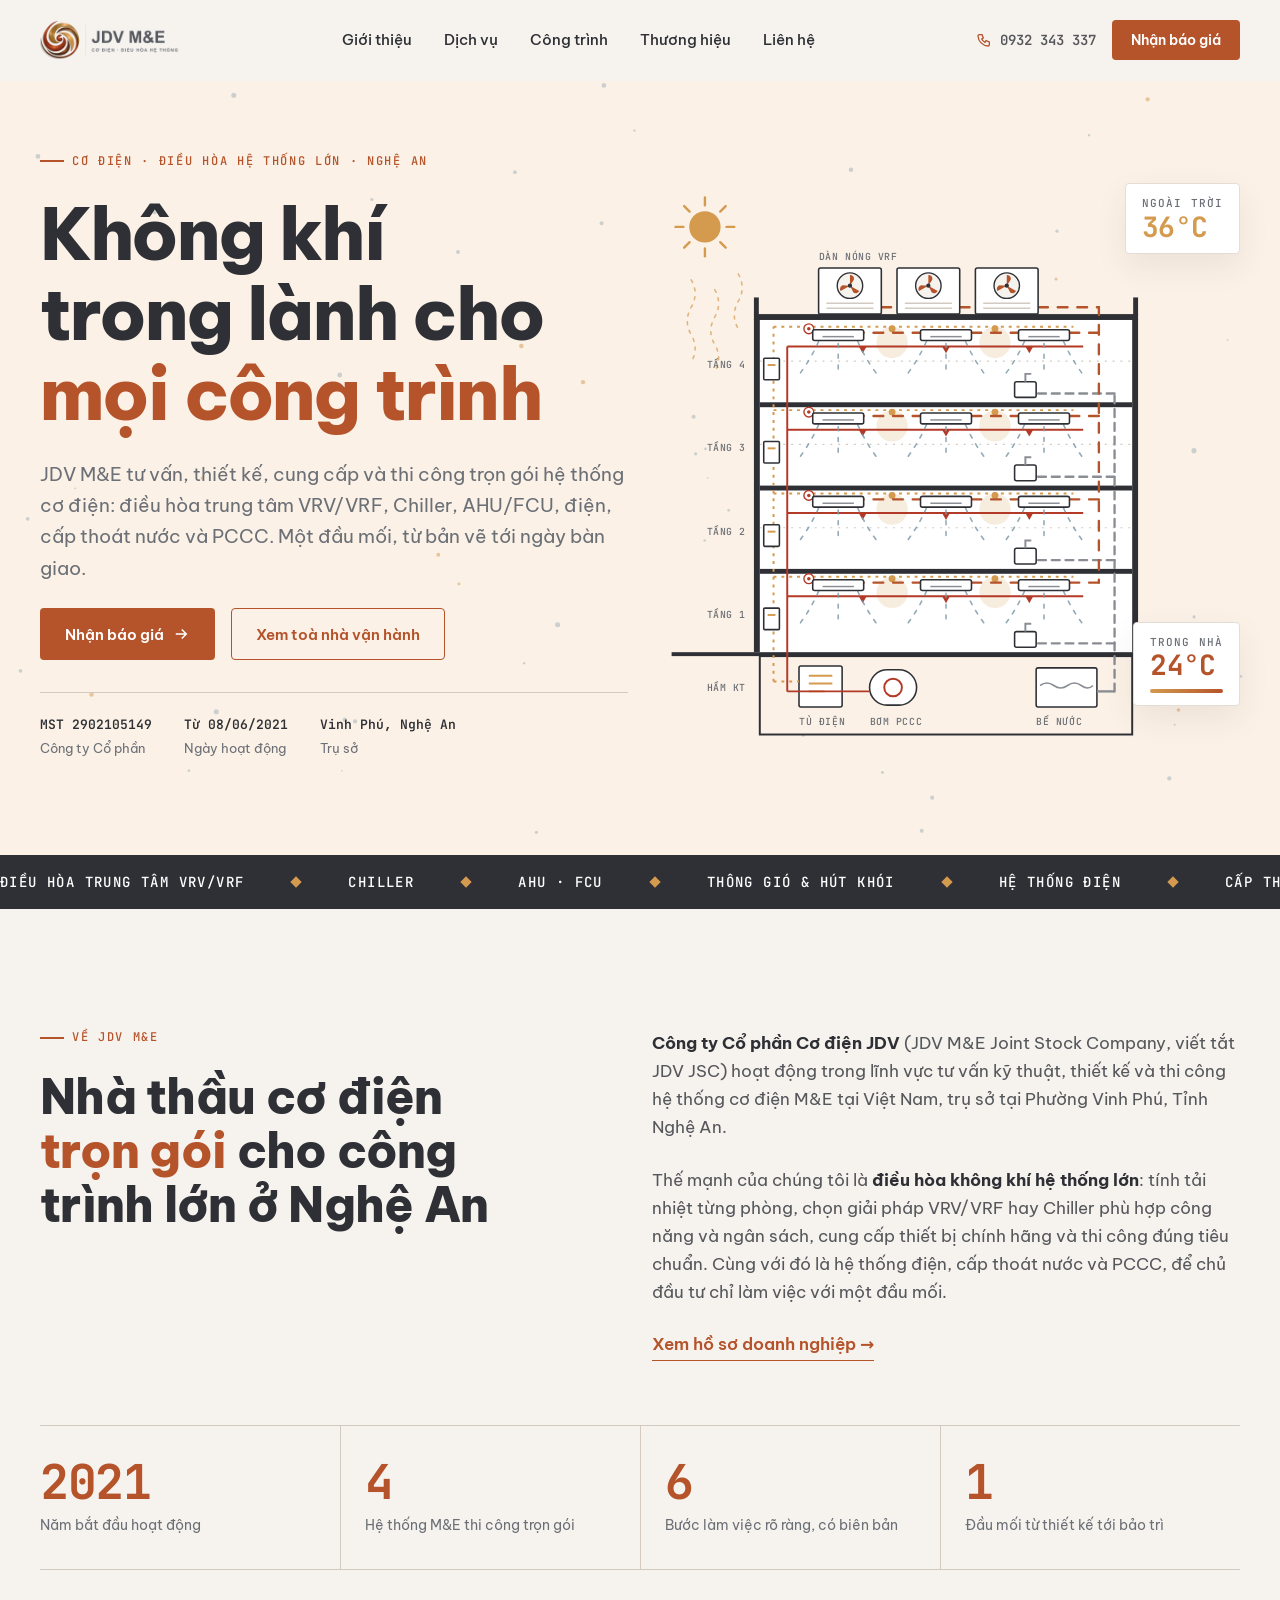
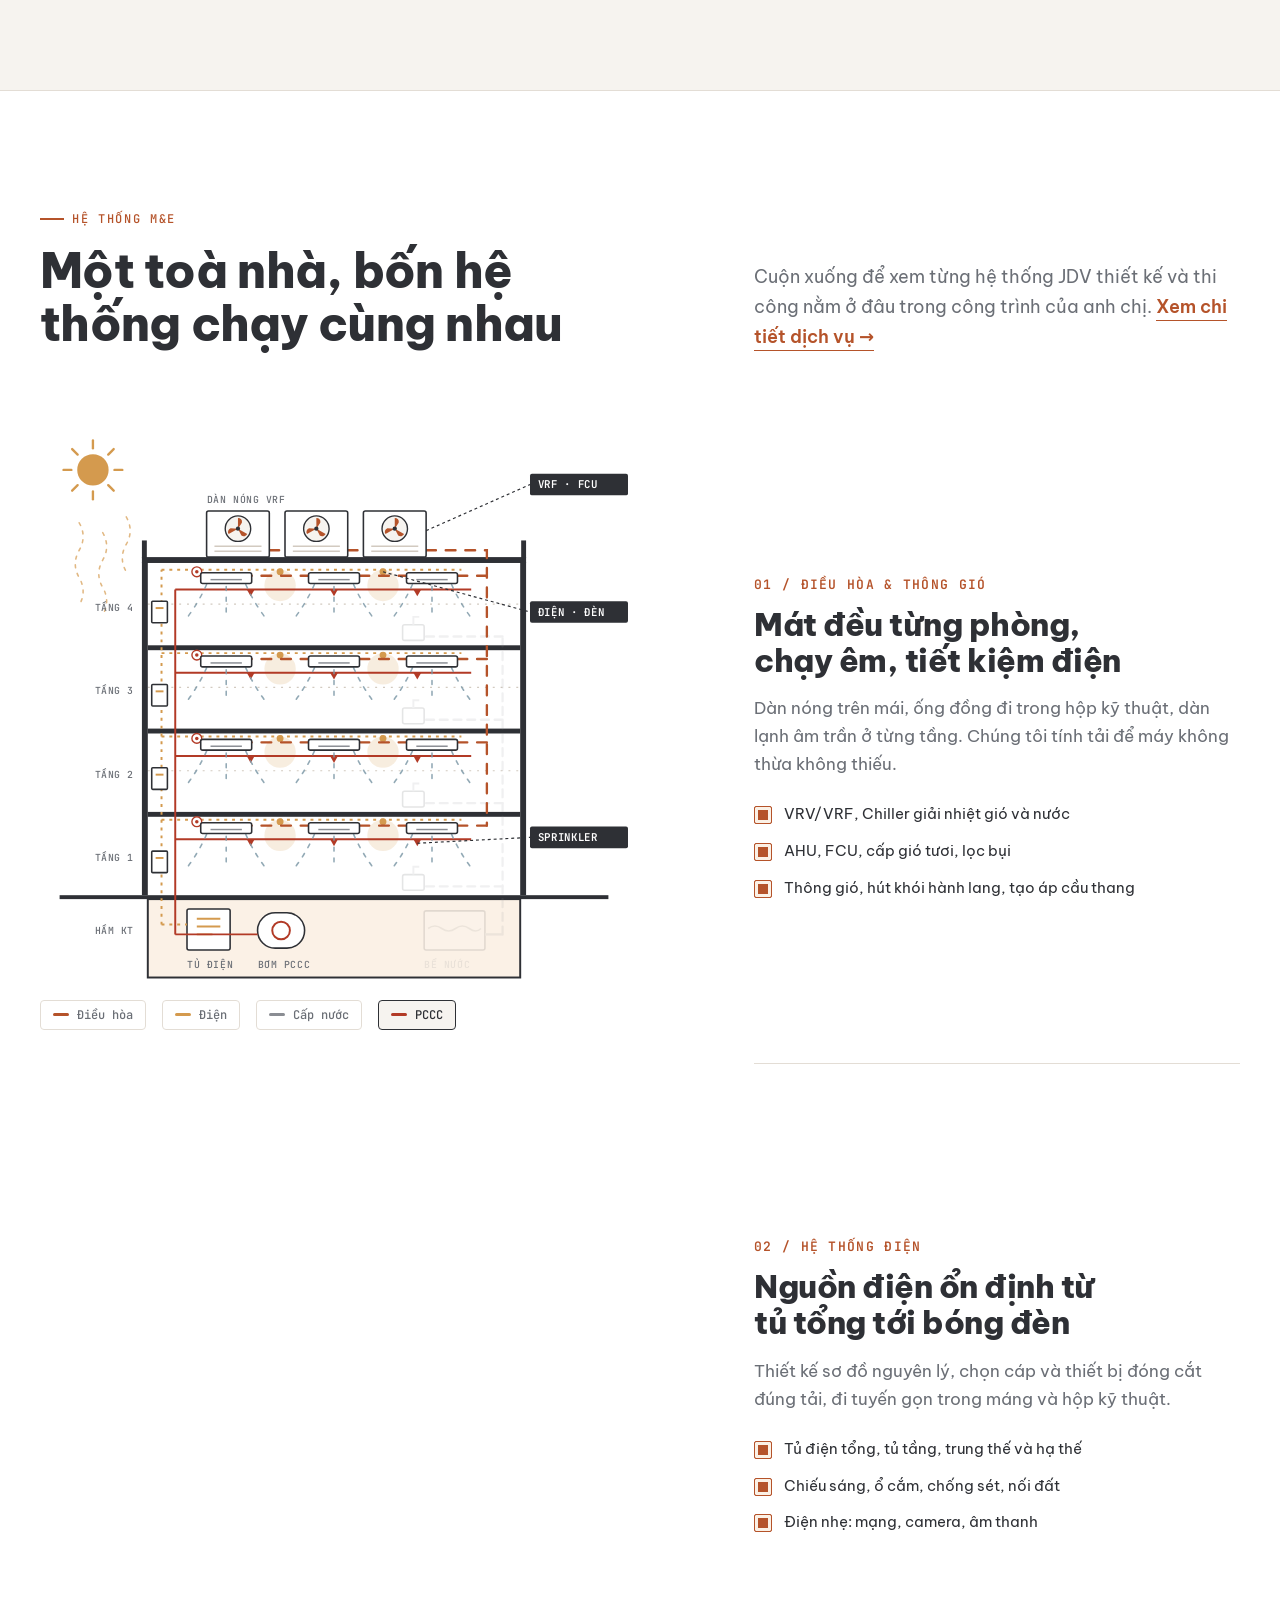
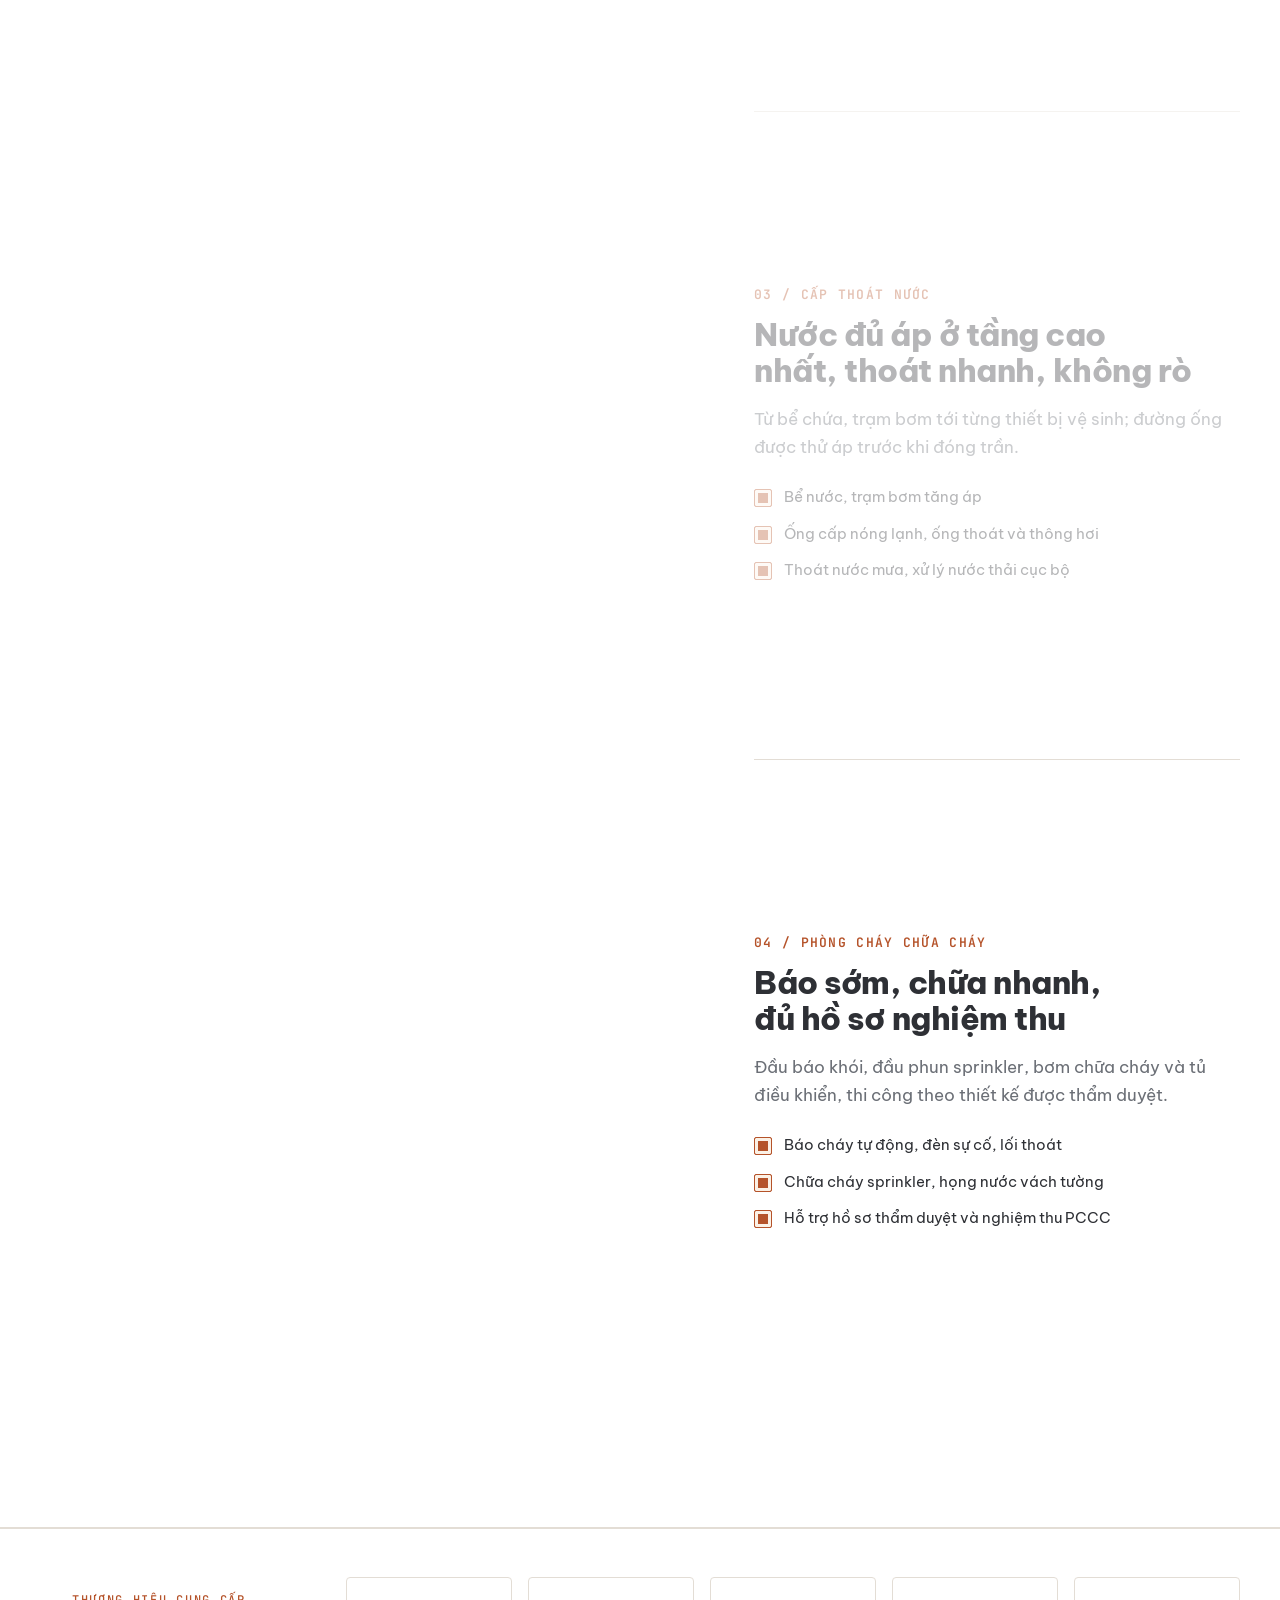
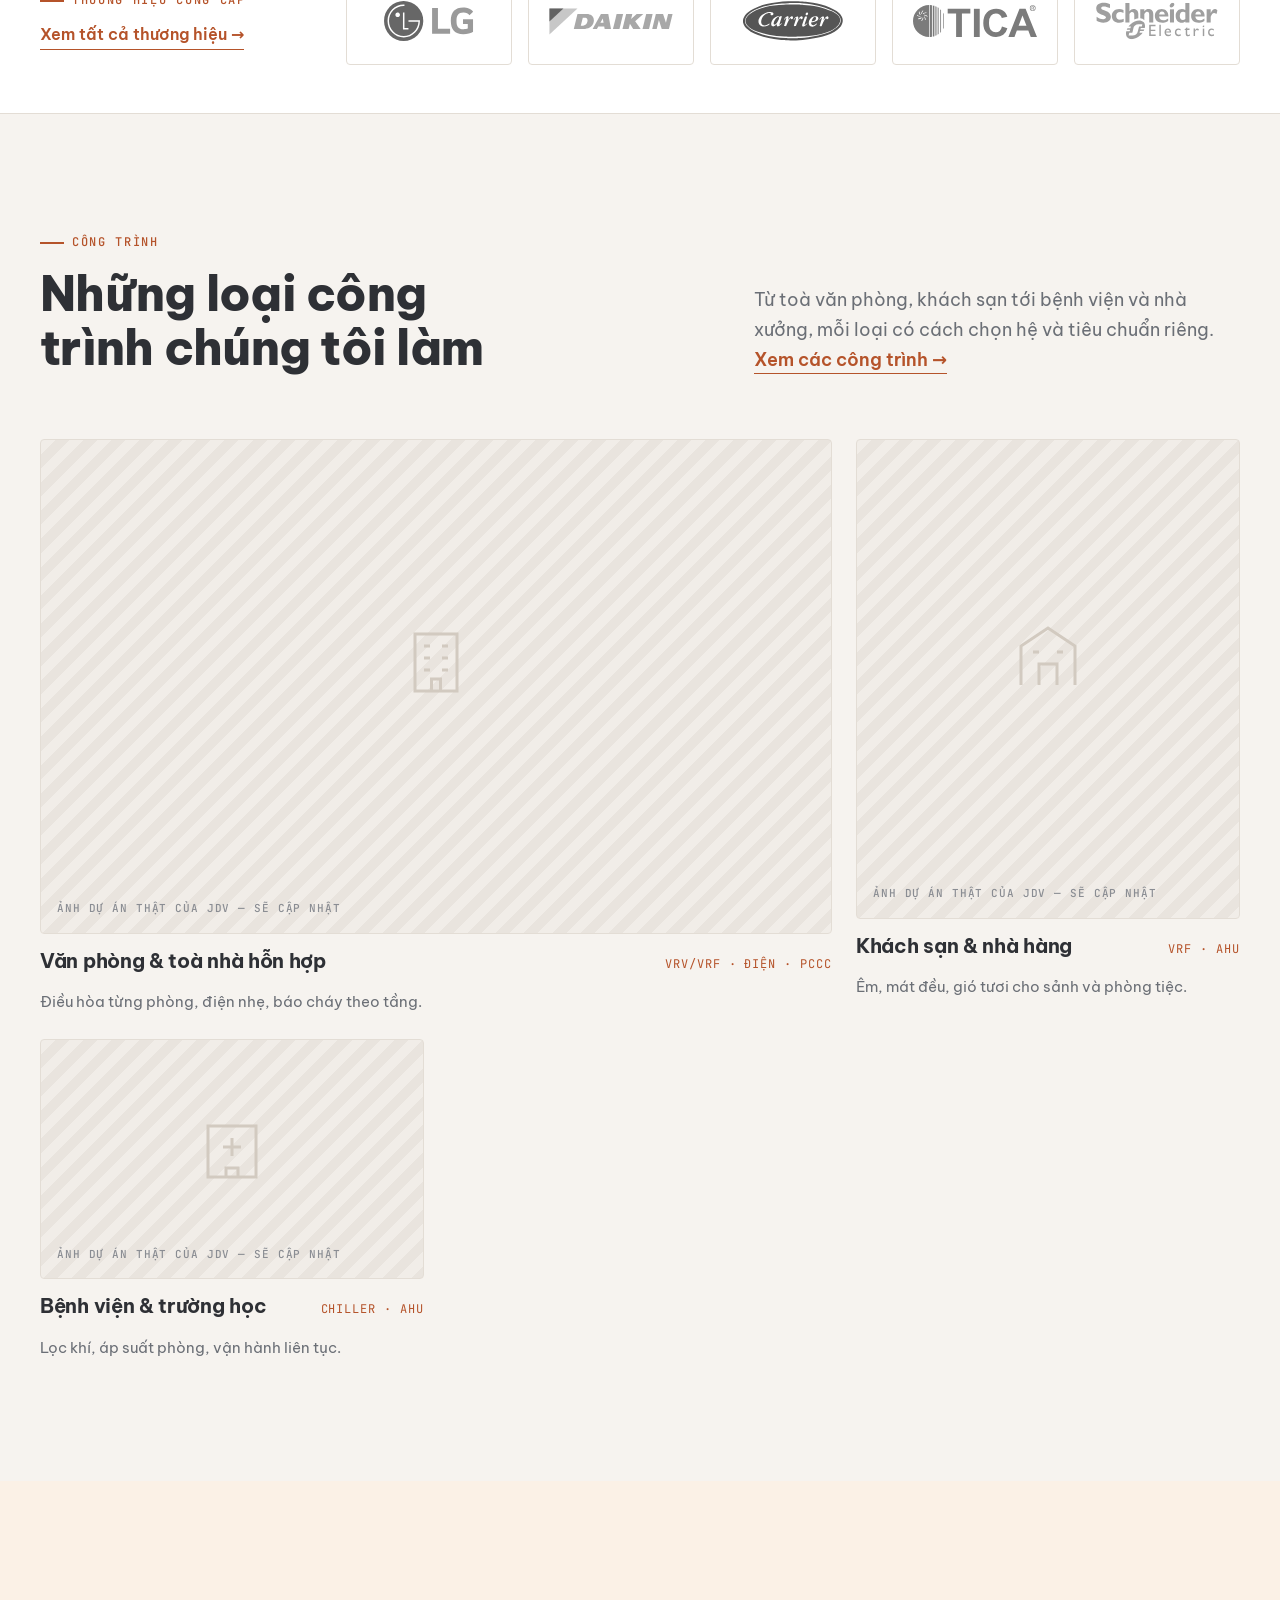
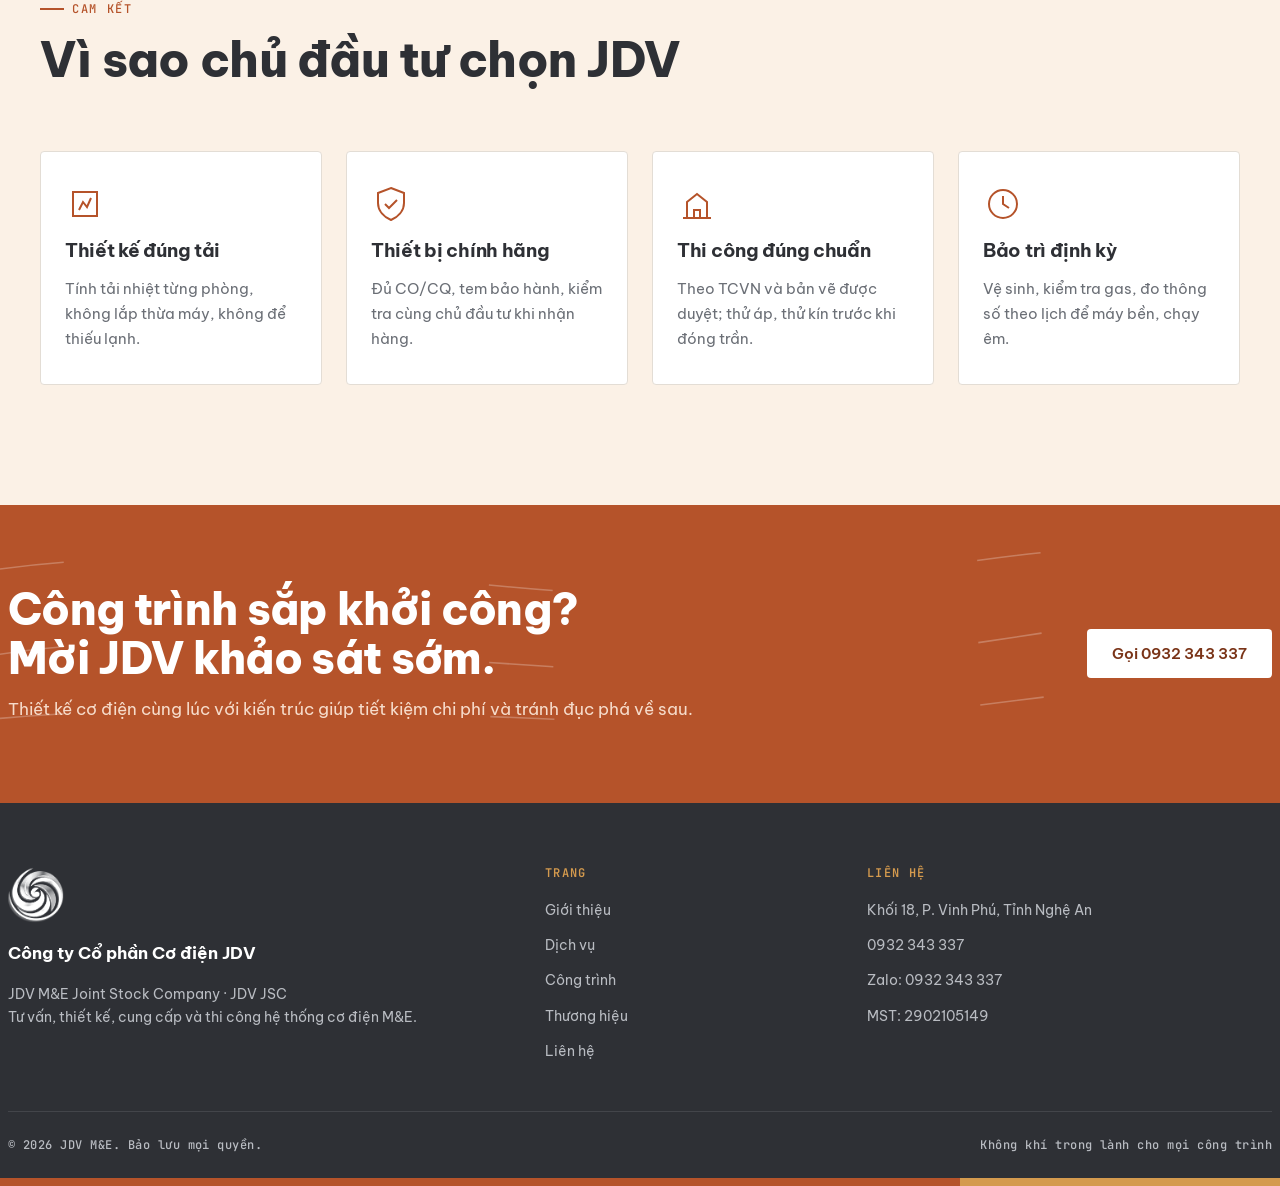
==== commit b919898e: "Tách web JDV thành 6 trang, thêm trang Thương hiệu Co-Authored-By: Claude Opus 5.5 <noreply@anthropi" ====
--- a/index.html
+++ b/index.html
@@ -4,20 +4,21 @@
 <meta charset="utf-8">
 <meta name="viewport" content="width=device-width,initial-scale=1">
 <title>JDV M&amp;E — Cơ điện &amp; điều hòa trung tâm tại Nghệ An</title>
-<meta name="description" content="Công ty Cổ phần Cơ điện JDV (JDV M&E): tư vấn, thiết kế, cung cấp và thi công hệ thống cơ điện M&E, điều hòa trung tâm VRV/VRF, Chiller, AHU/FCU, điện, cấp thoát nước, PCCC cho công trình tại Nghệ An.">
+<meta name="description" content="Công ty Cổ phần Cơ điện JDV (JDV M&amp;E): tư vấn, thiết kế, cung cấp và thi công hệ thống cơ điện M&amp;E, điều hòa trung tâm VRV/VRF, Chiller, AHU/FCU, điện, cấp thoát nước, PCCC tại Nghệ An.">
 <meta name="robots" content="noindex, nofollow">
 <meta name="theme-color" content="#B5532A">
 <meta property="og:type" content="website">
-<meta property="og:title" content="JDV M&E — Không khí trong lành cho mọi công trình">
-<meta property="og:description" content="Tư vấn, thiết kế, cung cấp và thi công trọn gói hệ thống cơ điện M&E và điều hòa trung tâm tại Nghệ An.">
+<meta property="og:title" content="JDV M&amp;E — Cơ điện &amp; điều hòa trung tâm tại Nghệ An">
+<meta property="og:description" content="Công ty Cổ phần Cơ điện JDV (JDV M&amp;E): tư vấn, thiết kế, cung cấp và thi công hệ thống cơ điện M&amp;E, điều hòa trung tâm VRV/VRF, Chiller, AHU/FCU, điện, cấp thoát nước, PCCC tại Nghệ An.">
 <link rel="icon" type="image/png" href="assets/img/favicon.png">
 <link rel="apple-touch-icon" href="assets/img/apple-touch-icon.png">
 <link rel="preconnect" href="https://fonts.googleapis.com">
 <link rel="preconnect" href="https://fonts.gstatic.com" crossorigin>
 <link href="https://fonts.googleapis.com/css2?family=Be+Vietnam+Pro:wght@300;400;500;600;700;800&family=JetBrains+Mono:wght@500;600;700&display=swap" rel="stylesheet">
 <link rel="stylesheet" href="assets/css/style.css">
+<link rel="stylesheet" href="assets/css/pages.css">
 <script type="application/ld+json">
-{"@context":"https://schema.org","@type":"HVACBusiness","name":"Công ty Cổ phần Cơ điện JDV","alternateName":["JDV M&E Joint Stock Company","JDV JSC","JDV M&E"],"taxID":"2902105149","foundingDate":"2021-06-08","telephone":"+84932343337","address":{"@type":"PostalAddress","streetAddress":"Khối 18, Phường Vinh Phú","addressRegion":"Nghệ An","addressCountry":"VN"},"founder":{"@type":"Person","name":"Nguyễn Tuấn Dũng"},"areaServed":"Nghệ An"}
+{"@context":"https://schema.org","@type":"HVACBusiness","name":"Công ty Cổ phần Cơ điện JDV","alternateName":["JDV M&E Joint Stock Company","JDV JSC","JDV M&E"],"taxID":"2902105149","foundingDate":"2021-06-08","telephone":"+84932343337","address":{"@type":"PostalAddress","streetAddress":"Khối 18, Phường Vinh Phú","addressRegion":"Nghệ An","addressCountry":"VN"},"areaServed":"Nghệ An"}
 </script>
 </head>
 <body>
@@ -25,18 +26,18 @@
 
 <header class="hdr" id="hdr">
   <div class="wrap hdr-in">
-    <a class="logo" href="#top" aria-label="JDV M&amp;E — về đầu trang"><img src="assets/img/logo-ngang.png" alt="JDV M&amp;E" width="141" height="40"></a>
+    <a class="logo" href="index.html" aria-label="JDV M&amp;E — Trang chủ"><img src="assets/img/logo-ngang.png" alt="JDV M&amp;E" width="141" height="40"></a>
     <nav class="nav" aria-label="Menu chính">
-      <a href="#gioi-thieu">Giới thiệu</a>
-      <a href="#he-thong">Hệ thống M&amp;E</a>
-      <a href="#dieu-hoa">Điều hòa trung tâm</a>
-      <a href="#cong-trinh">Công trình</a>
-      <a href="#quy-trinh">Quy trình</a>
-      <a href="#lien-he">Liên hệ</a>
+      <a class="nav-home" href="index.html" aria-current="page">Trang chủ</a>
+      <a href="gioi-thieu.html">Giới thiệu</a>
+      <a href="dich-vu.html">Dịch vụ</a>
+      <a href="du-an.html">Công trình</a>
+      <a href="thuong-hieu.html">Thương hiệu</a>
+      <a href="lien-he.html">Liên hệ</a>
     </nav>
     <div class="hdr-r">
       <a class="hdr-tel" href="tel:0932343337"><svg viewBox="0 0 24 24" fill="none" stroke="currentColor" stroke-width="2"><path d="M5 4h4l2 5-2.5 1.5a11 11 0 0 0 5 5L15 13l5 2v4a2 2 0 0 1-2 2A16 16 0 0 1 3 6a2 2 0 0 1 2-2"/></svg>0932 343 337</a>
-      <a class="btn btn-p" href="#lien-he">Nhận báo giá</a>
+      <a class="btn btn-p" href="lien-he.html#bao-gia">Nhận báo giá</a>
       <button class="menu" type="button" aria-label="Mở menu" aria-expanded="false"><i></i><i></i><i></i></button>
     </div>
   </div>
@@ -44,7 +45,6 @@
 </header>
 
 <main id="main">
-<!-- ============ HERO ============ -->
 <section class="hero" id="top">
   <canvas id="air" aria-hidden="true"></canvas>
   <div class="hero-arc" style="width:760px;height:760px;right:-260px;top:-300px" aria-hidden="true"></div>
@@ -55,7 +55,7 @@
       <h1><span class="ln"><span>Không khí</span></span><span class="ln"><span>trong lành cho</span></span><span class="ln"><span><em>mọi công trình</em></span></span></h1>
       <p class="lead fade-up d1">JDV M&amp;E tư vấn, thiết kế, cung cấp và thi công trọn gói hệ thống cơ điện: điều hòa trung tâm VRV/VRF, Chiller, AHU/FCU, điện, cấp thoát nước và PCCC. Một đầu mối, từ bản vẽ tới ngày bàn giao.</p>
       <div class="btns fade-up d2">
-        <a class="btn btn-p" href="#lien-he">Nhận báo giá <svg viewBox="0 0 24 24" fill="none" stroke="currentColor" stroke-width="2"><path d="M5 12h14M13 6l6 6-6 6"/></svg></a>
+        <a class="btn btn-p" href="lien-he.html#bao-gia">Nhận báo giá <svg viewBox="0 0 24 24" fill="none" stroke="currentColor" stroke-width="2"><path d="M5 12h14M13 6l6 6-6 6"/></svg></a>
         <a class="btn btn-o" href="#he-thong">Xem toà nhà vận hành</a>
       </div>
       <div class="hero-facts fade-up d3">
@@ -77,18 +77,17 @@
   <span>Điều hòa trung tâm VRV/VRF</span><span>Chiller</span><span>AHU · FCU</span><span>Thông gió &amp; hút khói</span><span>Hệ thống điện</span><span>Cấp thoát nước</span><span>Phòng cháy chữa cháy</span><span>Bảo trì định kỳ</span>
 </div></div>
 
-<!-- ============ GIỚI THIỆU ============ -->
 <section class="sec" id="gioi-thieu">
   <div class="wrap">
     <div class="about-g">
       <div class="about-l">
-        <div class="eyebrow rv">01 — Về JDV M&amp;E</div>
+        <div class="eyebrow rv">Về JDV M&amp;E</div>
         <h2 class="h2 rv d1">Nhà thầu cơ điện <em>trọn gói</em> cho công trình lớn ở Nghệ An</h2>
       </div>
       <div class="about-r">
         <p class="rv"><strong>Công ty Cổ phần Cơ điện JDV</strong> (JDV M&amp;E Joint Stock Company, viết tắt JDV JSC) hoạt động trong lĩnh vực tư vấn kỹ thuật, thiết kế và thi công hệ thống cơ điện M&amp;E tại Việt Nam, trụ sở tại Phường Vinh Phú, Tỉnh Nghệ An.</p>
         <p class="rv d1">Thế mạnh của chúng tôi là <strong>điều hòa không khí hệ thống lớn</strong>: tính tải nhiệt từng phòng, chọn giải pháp VRV/VRF hay Chiller phù hợp công năng và ngân sách, cung cấp thiết bị chính hãng và thi công đúng tiêu chuẩn. Cùng với đó là hệ thống điện, cấp thoát nước và PCCC, để chủ đầu tư chỉ làm việc với một đầu mối.</p>
-        <a class="tlink rv d2" href="#ho-so" style="align-self:flex-start">Xem hồ sơ doanh nghiệp →</a>
+        <a class="tlink rv d2" href="gioi-thieu.html#ho-so" style="align-self:flex-start">Xem hồ sơ doanh nghiệp →</a>
       </div>
     </div>
     <div class="nums">
@@ -100,12 +99,11 @@
   </div>
 </section>
 
-<!-- ============ 4 HỆ THỐNG ============ -->
 <section class="sec sys" id="he-thong">
   <div class="wrap">
     <div class="sec-head">
-      <div><div class="eyebrow rv">02 — Hệ thống M&amp;E</div><h2 class="h2 rv d1">Một toà nhà, bốn hệ thống chạy cùng nhau</h2></div>
-      <p class="lead rv d2">Cuộn xuống để xem từng hệ thống JDV thiết kế và thi công nằm ở đâu trong công trình của anh chị.</p>
+      <div><div class="eyebrow rv">Hệ thống M&amp;E</div><h2 class="h2 rv d1">Một toà nhà, bốn hệ thống chạy cùng nhau</h2></div>
+      <p class="lead rv d2">Cuộn xuống để xem từng hệ thống JDV thiết kế và thi công nằm ở đâu trong công trình của anh chị. <a class="tlink" href="dich-vu.html">Xem chi tiết dịch vụ →</a></p>
     </div>
     <div class="sys-g">
       <div class="sys-vis">
@@ -147,200 +145,30 @@
   </div>
 </section>
 
-<!-- ============ ĐIỀU HOÀ TRUNG TÂM ============ -->
-<section class="sec hvac" id="dieu-hoa">
+<section class="logos">
+  <div class="wrap logos-in">
+    <div class="logos-t"><div class="eyebrow">Thương hiệu cung cấp</div><a class="tlink" href="thuong-hieu.html">Xem tất cả thương hiệu →</a></div>
+    <div class="logos-r"><a class="lg-i" href="thuong-hieu.html#lg" title="LG"><img src="assets/img/logo-lg.svg" alt="LG" loading="lazy"></a><a class="lg-i" href="thuong-hieu.html#daikin" title="Daikin"><img src="assets/img/logo-daikin.svg" alt="Daikin" loading="lazy"></a><a class="lg-i" href="thuong-hieu.html#carrier" title="Carrier"><img src="assets/img/logo-carrier.svg" alt="Carrier" loading="lazy"></a><a class="lg-i" href="thuong-hieu.html#tica" title="TICA"><img src="assets/img/logo-tica.svg" alt="TICA" loading="lazy"></a><a class="lg-i" href="thuong-hieu.html#schneider" title="Schneider Electric"><img src="assets/img/logo-schneider.svg" alt="Schneider Electric" loading="lazy"></a></div>
+  </div>
+</section>
+
+<section class="sec" id="cong-trinh">
   <div class="wrap">
     <div class="sec-head">
-      <div><div class="eyebrow rv">03 — Điều hòa trung tâm</div><h2 class="h2 rv d1">Chọn đúng hệ cho đúng công trình</h2></div>
-      <p class="lead rv d2">Mỗi công trình một bài toán. Chúng tôi so phương án, chi phí đầu tư và chi phí điện hằng năm trước khi anh chị quyết định.</p>
-    </div>
-    <div class="tabs rv" role="tablist" aria-label="Giải pháp điều hòa">
-      <button class="tab" role="tab" id="t1" aria-controls="p1" aria-selected="true">VRV / VRF</button>
-      <button class="tab" role="tab" id="t2" aria-controls="p2" aria-selected="false" tabindex="-1">Chiller</button>
-      <button class="tab" role="tab" id="t3" aria-controls="p3" aria-selected="false" tabindex="-1">AHU / FCU</button>
-      <button class="tab" role="tab" id="t4" aria-controls="p4" aria-selected="false" tabindex="-1">Thông gió</button>
-    </div>
-
-    <div class="panel on" id="p1" role="tabpanel" aria-labelledby="t1">
-      <div class="panel-vis"><span class="mono-t">SƠ ĐỒ · VRV/VRF</span>
-        <svg class="eq" viewBox="0 0 480 320" aria-hidden="true">
-          <path class="cu flow" d="M160 160 H232 V80 H300 M232 160 H300 M232 160 V250 H300"/>
-          <rect class="fl" x="30" y="70" width="130" height="190" rx="3"/>
-          <circle class="fl" cx="95" cy="122" r="34"/><circle class="fl" cx="95" cy="206" r="34"/>
-          <g class="fan"><path d="M95 122 l0 -26 a8 8 0 0 1 8 10z M95 122 l22.5 13 a8 8 0 0 1 -12.5 3z M95 122 l-22.5 13 a8 8 0 0 1 4.5 -13z" fill="#B5532A"/></g>
-          <g class="fan" style="animation-duration:1.5s"><path d="M95 206 l0 -26 a8 8 0 0 1 8 10z M95 206 l22.5 13 a8 8 0 0 1 -12.5 3z M95 206 l-22.5 13 a8 8 0 0 1 4.5 -13z" fill="#B5532A"/></g>
-          <text class="lb" x="40" y="285">DÀN NÓNG</text>
-          <rect class="fl" x="300" y="66" width="140" height="24" rx="2"/><path class="ai" d="M320 92 q-6 18 -16 30 M370 92 v30 M420 92 q6 18 16 30"/><text class="lb" x="300" y="58">CASSETTE ÂM TRẦN</text>
-          <rect class="fl" x="300" y="146" width="140" height="30" rx="10"/><path class="ai" d="M320 178 q4 14 -4 26 M370 178 v26 M420 178 q-4 14 4 26"/><text class="lb" x="300" y="140">TREO TƯỜNG</text>
-          <rect class="fl" x="300" y="238" width="140" height="26" rx="2"/><path class="ai" d="M444 251 h28"/><text class="lb" x="300" y="290">NỐI ỐNG GIÓ</text>
-        </svg>
-      </div>
-      <div class="panel-txt">
-        <div class="eyebrow">Linh hoạt từng phòng</div>
-        <h3>VRV / VRF — một dàn nóng, nhiều dàn lạnh</h3>
-        <p>Mỗi phòng bật tắt và đặt nhiệt độ riêng, máy nén biến tần chạy theo tải thực tế nên tiết kiệm điện. Lắp nhanh, ít chiếm diện tích kỹ thuật.</p>
-        <dl class="spec">
-          <div><dt>Hợp với</dt><dd>Văn phòng, khách sạn, nhà hàng, toà nhà hỗn hợp, biệt thự</dd></div>
-          <div><dt>Dàn lạnh</dt><dd>Âm trần cassette, nối ống gió, treo tường, đặt sàn</dd></div>
-          <div><dt>Điều khiển</dt><dd>Điều khiển trung tâm, hẹn giờ, theo dõi qua mạng</dd></div>
-          <div><dt>JDV làm</dt><dd>Tính tải, bản vẽ, ống đồng, bảo ôn, nạp gas, chạy thử</dd></div>
-        </dl>
-      </div>
-    </div>
-
-    <div class="panel" id="p2" role="tabpanel" aria-labelledby="t2">
-      <div class="panel-vis"><span class="mono-t">SƠ ĐỒ · CHILLER</span>
-        <svg class="eq" viewBox="0 0 480 320" aria-hidden="true">
-          <path class="ht" d="M80 30 v-20 M100 30 v-24 M120 30 v-20"/>
-          <path class="fl" d="M50 130 L68 40 H132 L150 130Z"/><ellipse class="fl" cx="100" cy="40" rx="32" ry="7"/>
-          <g class="fan" style="transform-origin:100px 40px"><path d="M72 40 h56" stroke="#B5532A" stroke-width="3"/></g>
-          <text class="lb" x="160" y="70">THÁP GIẢI NHIỆT</text>
-          <path class="wt" d="M80 130 V176 M120 176 V130"/>
-          <path class="wt" d="M210 200 H300 V100 H330 M330 220 H300 V250 H210"/>
-          <rect class="fl" x="40" y="176" width="170" height="96" rx="3"/>
-          <circle class="fl" cx="85" cy="224" r="22"/><circle class="fl" cx="150" cy="224" r="22"/><path d="M75 224 h20 M140 224 h20" stroke="#B5532A" stroke-width="2.4"/>
-          <text class="lb" x="40" y="296">CHILLER</text>
-          <rect class="fl" x="330" y="76" width="120" height="56" rx="2"/><path class="ai" d="M454 104 h22"/><text class="lb" x="330" y="68">AHU</text>
-          <rect class="fl" x="330" y="204" width="120" height="34" rx="2"/><path class="ai" d="M350 240 v26 M390 240 v26 M430 240 v26"/><text class="lb" x="330" y="196">FCU</text>
-          <text class="lb" x="222" y="190">NƯỚC LẠNH 7°C</text>
-        </svg>
-      </div>
-      <div class="panel-txt">
-        <div class="eyebrow">Công suất lớn, bền bỉ</div>
-        <h3>Chiller — làm lạnh nước cho cả toà nhà</h3>
-        <p>Máy chiller làm lạnh nước rồi bơm tới AHU, FCU ở từng khu. Phù hợp công trình diện tích lớn, chạy liên tục nhiều giờ trong ngày.</p>
-        <dl class="spec">
-          <div><dt>Hợp với</dt><dd>Trung tâm thương mại, bệnh viện, khách sạn lớn, nhà máy</dd></div>
-          <div><dt>Loại</dt><dd>Giải nhiệt gió hoặc giải nhiệt nước (có tháp giải nhiệt)</dd></div>
-          <div><dt>Hệ đi kèm</dt><dd>Bơm nước lạnh, đường ống, van cân bằng, bình giãn nở</dd></div>
-          <div><dt>JDV làm</dt><dd>Thiết kế phòng máy, lắp đặt, cân bằng thủy lực, vận hành thử</dd></div>
-        </dl>
-      </div>
-    </div>
-
-    <div class="panel" id="p3" role="tabpanel" aria-labelledby="t3">
-      <div class="panel-vis"><span class="mono-t">SƠ ĐỒ · AHU</span>
-        <svg class="eq" viewBox="0 0 480 320" aria-hidden="true">
-          <path class="ht" d="M0 140 h36 M0 160 h36 M0 180 h36"/>
-          <rect class="fl" x="40" y="110" width="380" height="100" rx="3"/>
-          <path d="M150 110 V210 M270 110 V210" stroke="#2E3035" stroke-width="2"/>
-          <path d="M70 120 l16 10 -16 10 16 10 -16 10 16 10 -16 10 16 10 -16 10" fill="none" stroke="#8A8D93" stroke-width="2"/>
-          <path d="M180 120 V200 M196 120 V200 M212 120 V200 M228 120 V200 M244 120 V200" stroke="#B5532A" stroke-width="2"/>
-          <circle class="fl" cx="345" cy="160" r="36"/>
-          <g class="fan"><path d="M345 160 l0 -28 a8 8 0 0 1 8 10z M345 160 l24 14 a8 8 0 0 1 -12.5 3z M345 160 l-24 14 a8 8 0 0 1 4.5 -13z" fill="#B5532A"/></g>
-          <text class="lb" x="70" y="232">LỌC BỤI</text><text class="lb" x="180" y="232">COIL LẠNH</text><text class="lb" x="320" y="232">QUẠT</text>
-          <path class="st" d="M420 140 H460 V280 H120 V262"/><path class="st" d="M420 180 H440 V262 H120"/>
-          <path class="ai" d="M180 268 v28 M260 268 v28 M340 268 v28"/>
-          <text class="lb" x="40" y="100">GIÓ TƯƠI VÀO</text><text class="lb" x="330" y="100">GIÓ LẠNH RA</text>
-        </svg>
-      </div>
-      <div class="panel-txt">
-        <div class="eyebrow">Không khí sạch, đủ gió tươi</div>
-        <h3>AHU / FCU — xử lý và phân phối gió</h3>
-        <p>AHU lọc bụi, làm lạnh và cấp gió tươi cho sảnh, hội trường, phòng sạch. FCU đặt trong từng phòng, điều chỉnh nhiệt độ riêng.</p>
-        <dl class="spec">
-          <div><dt>Hợp với</dt><dd>Sảnh, hội trường, phòng mổ, phòng sạch, nhà xưởng</dd></div>
-          <div><dt>Bộ phận</dt><dd>Phin lọc, coil lạnh, quạt, hộp trộn gió, tiêu âm</dd></div>
-          <div><dt>Ống gió</dt><dd>Gia công tôn mạ kẽm, bảo ôn, miệng gió khuếch tán</dd></div>
-          <div><dt>JDV làm</dt><dd>Tính lưu lượng gió, gia công ống, lắp đặt, đo kiểm lưu lượng</dd></div>
-        </dl>
-      </div>
-    </div>
-
-    <div class="panel" id="p4" role="tabpanel" aria-labelledby="t4">
-      <div class="panel-vis"><span class="mono-t">SƠ ĐỒ · THÔNG GIÓ</span>
-        <svg class="eq" viewBox="0 0 480 320" aria-hidden="true">
-          <rect class="fl" x="30" y="56" width="370" height="34" rx="2"/>
-          <path class="ht" d="M90 160 v-60 M190 160 v-60 M290 160 v-60"/>
-          <rect class="fl" x="76" y="90" width="28" height="8"/><rect class="fl" x="176" y="90" width="28" height="8"/><rect class="fl" x="276" y="90" width="28" height="8"/>
-          <circle class="fl" cx="428" cy="73" r="30"/>
-          <g class="fan"><path d="M428 73 l0 -24 a7 7 0 0 1 7 9z M428 73 l21 12 a7 7 0 0 1 -11 3z M428 73 l-21 12 a7 7 0 0 1 4 -12z" fill="#B5532A"/></g>
-          <path class="st" d="M30 280 H410 M30 170 H410" stroke-dasharray="2 6"/>
-          <text class="lb" x="30" y="44">ỐNG HÚT KHÓI / HÚT THẢI</text>
-          <path class="st" d="M300 280 l20 -14 h20 l20 -14 h20 l20 -14 h20 l20 -14"/>
-          <path class="ai" d="M290 230 h-80 M290 250 h-80"/>
-          <text class="lb" x="300" y="300">CẦU THANG · TẠO ÁP</text>
-          <text class="lb" x="40" y="200">HÀNH LANG</text>
-        </svg>
-      </div>
-      <div class="panel-txt">
-        <div class="eyebrow">An toàn và dễ chịu</div>
-        <h3>Thông gió, hút khói, tạo áp cầu thang</h3>
-        <p>Hút mùi, hút thải nhà vệ sinh, bếp, tầng hầm; khi có cháy, hệ hút khói và tạo áp giữ lối thoát nạn thông thoáng.</p>
-        <dl class="spec">
-          <div><dt>Hợp với</dt><dd>Tầng hầm gửi xe, bếp công nghiệp, nhà vệ sinh, hành lang, cầu thang</dd></div>
-          <div><dt>Thiết bị</dt><dd>Quạt hướng trục, quạt ly tâm, van chặn lửa, miệng gió</dd></div>
-          <div><dt>Liên động</dt><dd>Kết nối tủ báo cháy, tự chạy khi có sự cố</dd></div>
-          <div><dt>JDV làm</dt><dd>Thiết kế, lắp đặt, đo áp, chạy thử liên động PCCC</dd></div>
-        </dl>
-      </div>
-    </div>
-  </div>
-</section>
-
-<!-- ============ CÔNG TRÌNH ============ -->
-<section class="sec" id="cong-trinh">
+      <div><div class="eyebrow rv">Công trình</div><h2 class="h2 rv d1">Những loại công trình chúng tôi làm</h2></div>
+      <p class="lead rv d2">Từ toà văn phòng, khách sạn tới bệnh viện và nhà xưởng, mỗi loại có cách chọn hệ và tiêu chuẩn riêng. <a class="tlink" href="du-an.html">Xem các công trình →</a></p>
+    </div>
+    <div class="works">
+      <a class="work big rv" href="lien-he.html#bao-gia"><div class="ph" data-ph="Ảnh dự án thật của JDV — sẽ cập nhật"><svg class="ico" viewBox="0 0 48 48" fill="none" stroke="currentColor" stroke-width="2"><rect x="10" y="6" width="28" height="38"/><path d="M16 14h4M28 14h4M16 22h4M28 22h4M16 30h4M28 30h4M21 44v-8h6v8"/></svg></div><div class="work-m"><h3>Văn phòng &amp; toà nhà hỗn hợp</h3><span class="mono">VRV/VRF · ĐIỆN · PCCC</span></div><p>Điều hòa từng phòng, điện nhẹ, báo cháy theo tầng.</p></a>
+      <a class="work tall rv d1" href="lien-he.html#bao-gia"><div class="ph" data-ph="Ảnh dự án thật của JDV — sẽ cập nhật"><svg class="ico" viewBox="0 0 48 48" fill="none" stroke="currentColor" stroke-width="2"><path d="M6 44V18l18-12 18 12v26M18 44V30h12v14M14 22h4M30 22h4"/></svg></div><div class="work-m"><h3>Khách sạn &amp; nhà hàng</h3><span class="mono">VRF · AHU</span></div><p>Êm, mát đều, gió tươi cho sảnh và phòng tiệc.</p></a>
+      <a class="work rv" href="lien-he.html#bao-gia"><div class="ph" data-ph="Ảnh dự án thật của JDV — sẽ cập nhật"><svg class="ico" viewBox="0 0 48 48" fill="none" stroke="currentColor" stroke-width="2"><rect x="8" y="10" width="32" height="34"/><path d="M24 18v12M18 24h12M20 44v-6h8v6"/></svg></div><div class="work-m"><h3>Bệnh viện &amp; trường học</h3><span class="mono">CHILLER · AHU</span></div><p>Lọc khí, áp suất phòng, vận hành liên tục.</p></a>
+    </div>
+  </div>
+</section>
+<section class="sec why">
   <div class="wrap">
     <div class="sec-head">
-      <div><div class="eyebrow rv">04 — Công trình</div><h2 class="h2 rv d1">Những loại công trình chúng tôi làm</h2></div>
-      <p class="lead rv d2">Từ toà văn phòng, khách sạn tới bệnh viện và nhà xưởng, mỗi loại có cách chọn hệ và tiêu chuẩn riêng.</p>
-    </div>
-    <div class="works">
-      <a class="work big rv" href="#lien-he"><div class="ph" data-ph="Ảnh dự án thật của JDV — sẽ cập nhật"><svg class="ico" viewBox="0 0 48 48" fill="none" stroke="currentColor" stroke-width="2"><rect x="10" y="6" width="28" height="38"/><path d="M16 14h4M28 14h4M16 22h4M28 22h4M16 30h4M28 30h4M21 44v-8h6v8"/></svg></div><div class="work-m"><h3>Văn phòng &amp; toà nhà hỗn hợp</h3><span class="mono">VRV/VRF · ĐIỆN · PCCC</span></div><p>Điều hòa từng phòng, điện nhẹ, báo cháy theo tầng.</p></a>
-      <a class="work tall rv d1" href="#lien-he"><div class="ph" data-ph="Ảnh dự án thật của JDV — sẽ cập nhật"><svg class="ico" viewBox="0 0 48 48" fill="none" stroke="currentColor" stroke-width="2"><path d="M6 44V18l18-12 18 12v26M18 44V30h12v14M14 22h4M30 22h4"/></svg></div><div class="work-m"><h3>Khách sạn &amp; nhà hàng</h3><span class="mono">VRF · AHU</span></div><p>Êm, mát đều, gió tươi cho sảnh và phòng tiệc.</p></a>
-      <a class="work rv" href="#lien-he"><div class="ph" data-ph="Ảnh dự án thật của JDV — sẽ cập nhật"><svg class="ico" viewBox="0 0 48 48" fill="none" stroke="currentColor" stroke-width="2"><rect x="8" y="10" width="32" height="34"/><path d="M24 18v12M18 24h12M20 44v-6h8v6"/></svg></div><div class="work-m"><h3>Bệnh viện &amp; trường học</h3><span class="mono">CHILLER · AHU</span></div><p>Lọc khí, áp suất phòng, vận hành liên tục.</p></a>
-      <a class="work rv d1" href="#lien-he"><div class="ph" data-ph="Ảnh dự án thật của JDV — sẽ cập nhật"><svg class="ico" viewBox="0 0 48 48" fill="none" stroke="currentColor" stroke-width="2"><path d="M4 44V24l10-6v6l10-6v6l10-6v26zM38 44V8h6v36"/></svg></div><div class="work-m"><h3>Nhà xưởng &amp; kho</h3><span class="mono">THÔNG GIÓ · ĐIỆN</span></div><p>Làm mát nhà xưởng, điện động lực, chữa cháy.</p></a>
-      <a class="work rv d2" href="#lien-he"><div class="ph" data-ph="Ảnh dự án thật của JDV — sẽ cập nhật"><svg class="ico" viewBox="0 0 48 48" fill="none" stroke="currentColor" stroke-width="2"><path d="M6 44V22L24 8l18 14v22zM18 44V30h12v14"/></svg></div><div class="work-m"><h3>Biệt thự &amp; nhà phố</h3><span class="mono">VRF MINI · NƯỚC</span></div><p>Thẩm mỹ, giấu ống gọn, điều khiển thông minh.</p></a>
-    </div>
-    <p class="note rv">* Khung ảnh đang chờ ảnh công trình thật do JDV thi công.</p>
-  </div>
-</section>
-
-<!-- ============ THƯƠNG HIỆU THIẾT BỊ ============ -->
-<section class="sec brands" id="thiet-bi">
-  <div class="wrap brand-g">
-    <div class="brand-l">
-      <div class="eyebrow rv">05 — Thiết bị</div>
-      <h2 class="h2 rv d1">Thiết bị chính hãng, đủ CO/CQ, bảo hành rõ ràng</h2>
-      <p class="lead rv d2">JDV phân phối và lắp đặt thiết bị từ các thương hiệu lớn, trong đó có LG. Chúng tôi chọn đúng dòng máy theo tải và ngân sách, không chọn theo hãng.</p>
-      <a class="btn btn-w rv d3" href="#lien-he" style="align-self:flex-start">Hỏi giá thiết bị</a>
-    </div>
-    <div class="brand-r">
-      <div class="bcard lg rv"><img src="assets/img/logo-lg.svg" alt="LG" width="127" height="56"><div><b>Điều hòa LG</b><span>VRF Multi V · Chiller · AHU/FCU</span></div></div>
-      <div class="bcard rv d1"><b>Thiết bị điện</b><span>Tủ điện, cáp, thiết bị đóng cắt từ các hãng uy tín</span></div>
-      <div class="bcard rv d2"><b>Bơm &amp; đường ống</b><span>Bơm tăng áp, van, ống cấp thoát nước</span></div>
-      <div class="bcard rv d1"><b>Thiết bị PCCC</b><span>Đầu báo, đầu phun, tủ điều khiển đã kiểm định</span></div>
-      <div class="bcard rv d2"><b>Vật tư điều hòa</b><span>Ống đồng, bảo ôn, ống gió, miệng gió</span></div>
-    </div>
-  </div>
-</section>
-
-<!-- ============ QUY TRÌNH ============ -->
-<section class="sec" id="quy-trinh">
-  <div class="wrap">
-    <div class="sec-head">
-      <div><div class="eyebrow rv">06 — Quy trình</div><h2 class="h2 rv d1">Sáu bước, mỗi bước có biên bản</h2></div>
-      <p class="lead rv d2">Anh chị biết công trình đang ở bước nào, ai phụ trách và khi nào xong.</p>
-    </div>
-    <div class="flow-w">
-      <div class="flow-line"><i></i></div>
-      <ol class="steps">
-        <li class="step"><div class="step-dot">01</div><div><h3>Khảo sát</h3><p>Đo đạc hiện trạng, nghe nhu cầu sử dụng và ngân sách.</p></div></li>
-        <li class="step"><div class="step-dot">02</div><div><h3>Tư vấn &amp; thiết kế</h3><p>Tính tải, so phương án, lập bản vẽ kỹ thuật.</p></div></li>
-        <li class="step"><div class="step-dot">03</div><div><h3>Báo giá</h3><p>Bảng khối lượng chi tiết, tách thiết bị và nhân công.</p></div></li>
-        <li class="step"><div class="step-dot">04</div><div><h3>Cung cấp thiết bị</h3><p>Hàng chính hãng, kiểm tra CO/CQ khi giao.</p></div></li>
-        <li class="step"><div class="step-dot">05</div><div><h3>Thi công</h3><p>Đội kỹ thuật riêng, an toàn lao động, nhật ký hằng ngày.</p></div></li>
-        <li class="step"><div class="step-dot">06</div><div><h3>Nghiệm thu &amp; bảo trì</h3><p>Chạy thử, bàn giao hồ sơ, bảo trì định kỳ.</p></div></li>
-      </ol>
-    </div>
-  </div>
-</section>
-
-<!-- ============ CAM KẾT ============ -->
-<section class="sec why">
-  <div class="wrap">
-    <div class="sec-head">
-      <div><div class="eyebrow rv">07 — Cam kết</div><h2 class="h2 rv d1">Vì sao chủ đầu tư chọn JDV</h2></div>
+      <div><div class="eyebrow rv">Cam kết</div><h2 class="h2 rv d1">Vì sao chủ đầu tư chọn JDV</h2></div>
     </div>
     <div class="why-g">
       <div class="wcard rv"><svg viewBox="0 0 40 40" fill="none" stroke="currentColor" stroke-width="2"><path d="M8 32V8h24v24zM14 26l4-8 4 5 4-9"/></svg><h3>Thiết kế đúng tải</h3><p>Tính tải nhiệt từng phòng, không lắp thừa máy, không để thiếu lạnh.</p></div>
@@ -351,64 +179,12 @@
   </div>
 </section>
 
-<!-- ============ HỒ SƠ + LIÊN HỆ ============ -->
-<section class="sec" id="lien-he">
-  <div class="wrap">
-    <div class="sec-head">
-      <div><div class="eyebrow rv">08 — Liên hệ</div><h2 class="h2 rv d1">Gửi thông tin công trình, nhận báo giá</h2></div>
-      <p class="lead rv d2">Kỹ sư JDV sẽ gọi lại để hỏi thêm và hẹn lịch khảo sát.</p>
-    </div>
-    <div class="contact-g">
-      <div class="plate rv" id="ho-so">
-        <div class="plate-h"><img src="assets/img/mark-reverse.png" alt="" width="48" height="48"><div><b>Hồ sơ doanh nghiệp</b><span>JDV M&amp;E JOINT STOCK COMPANY</span></div></div>
-        <dl>
-          <div><dt>Tên đầy đủ</dt><dd>Công ty Cổ phần Cơ điện JDV</dd></div>
-          <div><dt>Tên quốc tế</dt><dd>JDV M&amp;E Joint Stock Company</dd></div>
-          <div><dt>Tên viết tắt</dt><dd>JDV JSC</dd></div>
-          <div><dt>Mã số thuế</dt><dd class="mono">2902105149</dd></div>
-          <div><dt>Ngày hoạt động</dt><dd>08/06/2021</dd></div>
-          <div><dt>Người đại diện</dt><dd>Ông Nguyễn Tuấn Dũng — Giám đốc</dd></div>
-          <div><dt>Trụ sở</dt><dd>Khối 18, Phường Vinh Phú, Tỉnh Nghệ An, Việt Nam · <a href="https://www.google.com/maps/search/?api=1&amp;query=Kh%E1%BB%91i+18+Ph%C6%B0%E1%BB%9Dng+Vinh+Ph%C3%BA+Ngh%E1%BB%87+An" target="_blank" rel="noopener">Xem bản đồ</a></dd></div>
-          <div><dt>Điện thoại</dt><dd><a href="tel:0932343337">0932 343 337</a></dd></div>
-          <div><dt>Ngành nghề chính</dt><dd>Hoạt động kiến trúc và tư vấn kỹ thuật có liên quan: thiết kế, thi công hệ thống cơ điện M&amp;E</dd></div>
-        </dl>
-        <div class="band"><i></i><b></b></div>
-      </div>
-
-      <div class="form-c">
-        <div class="quick rv">
-          <a class="qbtn" href="tel:0932343337"><svg viewBox="0 0 24 24" fill="none" stroke="currentColor" stroke-width="1.8"><path d="M5 4h4l2 5-2.5 1.5a11 11 0 0 0 5 5L15 13l5 2v4a2 2 0 0 1-2 2A16 16 0 0 1 3 6a2 2 0 0 1 2-2"/></svg><div><b>Gọi ngay</b><span>0932 343 337</span></div></a>
-          <a class="qbtn" href="https://zalo.me/0932343337" target="_blank" rel="noopener"><svg viewBox="0 0 24 24" fill="none" stroke="currentColor" stroke-width="1.8"><path d="M4 5h16v11H9l-5 4z"/><path d="M8 9h5l-5 4h5"/></svg><div><b>Nhắn Zalo</b><span>0932 343 337</span></div></a>
-        </div>
-        <form class="form rv d1" id="quoteForm" novalidate>
-          <div class="row2">
-            <div class="fld"><label for="f1">Họ và tên *</label><input id="f1" required autocomplete="name" data-label="Họ tên" placeholder="Nguyễn Văn A"></div>
-            <div class="fld"><label for="f2">Số điện thoại *</label><input id="f2" type="tel" required autocomplete="tel" inputmode="tel" pattern="[0-9 +.]{9,15}" data-label="Điện thoại" placeholder="09xx xxx xxx"></div>
-          </div>
-          <div class="row2">
-            <div class="fld"><label for="f3">Loại công trình</label><select id="f3" data-label="Loại công trình"><option value="">Chọn loại</option><option>Văn phòng / toà nhà</option><option>Khách sạn / nhà hàng</option><option>Bệnh viện / trường học</option><option>Nhà xưởng / kho</option><option>Biệt thự / nhà phố</option><option>Khác</option></select></div>
-            <div class="fld"><label for="f4">Diện tích (m²)</label><input id="f4" inputmode="numeric" data-label="Diện tích (m²)" placeholder="VD: 1.200"></div>
-          </div>
-          <div class="fld"><label for="f5">Hạng mục cần làm</label><textarea id="f5" data-label="Nội dung" placeholder="VD: điều hòa VRF cho 5 tầng văn phòng, kèm điện và PCCC"></textarea></div>
-          <button class="btn btn-p" type="submit">Gửi yêu cầu qua Zalo</button>
-        </form>
-        <div class="form-ok" id="formOk" role="status">
-          <b>Đã chép nội dung yêu cầu</b>
-          <p>Zalo của JDV vừa mở trong thẻ mới. Anh chị dán nội dung vào khung chat và gửi, hoặc gọi thẳng <a class="tlink" href="tel:0932343337">0932 343 337</a>.</p>
-          <pre id="okText" class="mono" style="white-space:pre-wrap;font-size:12px;background:var(--cream);padding:12px;border-radius:4px;margin:0"></pre>
-          <button class="btn btn-o" type="button" id="again">Sửa lại</button>
-        </div>
-      </div>
-    </div>
-  </div>
-</section>
-
-<!-- ============ CTA ============ -->
 <section class="cta">
   <svg class="wind" viewBox="0 0 1200 240" preserveAspectRatio="none" aria-hidden="true"><path d="M0 60 C300 20 500 120 800 70 S1100 40 1200 80"/><path d="M0 140 C250 100 550 190 850 140 S1100 110 1200 150"/><path d="M0 200 C350 170 600 230 900 190 S1120 180 1200 210"/></svg>
   <div class="wrap cta-in">
     <div><h2>Công trình sắp khởi công? Mời JDV khảo sát sớm.</h2><p>Thiết kế cơ điện cùng lúc với kiến trúc giúp tiết kiệm chi phí và tránh đục phá về sau.</p></div>
     <a class="btn btn-w" href="tel:0932343337">Gọi 0932 343 337</a>
+    
   </div>
 </section>
 </main>
@@ -416,7 +192,7 @@
 <footer class="ftr">
   <div class="wrap ftr-g">
     <div class="ftr-b"><img src="assets/img/mark-mono-white.png" alt="" width="56" height="56"><b>Công ty Cổ phần Cơ điện JDV</b><p>JDV M&amp;E Joint Stock Company · JDV JSC<br>Tư vấn, thiết kế, cung cấp và thi công hệ thống cơ điện M&amp;E.</p></div>
-    <div class="ftr-c"><h4>Dịch vụ</h4><a href="#dieu-hoa">Điều hòa trung tâm</a><a href="#he-thong">Hệ thống điện</a><a href="#he-thong">Cấp thoát nước</a><a href="#he-thong">PCCC</a></div>
+    <div class="ftr-c"><h4>Trang</h4><a href="gioi-thieu.html">Giới thiệu</a><a href="dich-vu.html">Dịch vụ</a><a href="du-an.html">Công trình</a><a href="thuong-hieu.html">Thương hiệu</a><a href="lien-he.html">Liên hệ</a></div>
     <div class="ftr-c"><h4>Liên hệ</h4><span>Khối 18, P. Vinh Phú, Tỉnh Nghệ An</span><a href="tel:0932343337">0932 343 337</a><a href="https://zalo.me/0932343337" target="_blank" rel="noopener">Zalo: 0932 343 337</a><span>MST: 2902105149</span></div>
   </div>
   <div class="wrap ftr-bt"><span>© <span id="yr">2026</span> JDV M&amp;E. Bảo lưu mọi quyền.</span><span>Không khí trong lành cho mọi công trình</span></div>
--- a/assets/css/pages.css
+++ b/assets/css/pages.css
@@ -0,0 +1,104 @@
+/* ================= nhiều trang (v2) ================= */
+.nav-home{display:none}
+@media (max-width:1180px){.nav-home{display:block}}
+
+/* đầu trang con */
+.phero{position:relative;background:var(--cream2);overflow:hidden;padding:88px 0 96px}
+.phero-in{position:relative;display:flex;flex-direction:column;gap:20px;max-width:820px}
+.phero h1{font-size:clamp(36px,5vw,64px);font-weight:800;line-height:1.06;letter-spacing:-.025em;animation:rise .9s var(--ease) both}
+.phero .lead{animation:rise .9s .12s var(--ease) both}
+.phero .eyebrow{animation:rise .9s .05s var(--ease) both}
+@keyframes rise{from{opacity:0;transform:translateY(24px)}}
+.crumbs{display:flex;gap:8px;font-size:12px;color:var(--muted);letter-spacing:.06em}
+.crumbs a{text-decoration:none;color:var(--copper)}.crumbs a:hover{text-decoration:underline}
+.phero-no{position:absolute;right:var(--gut);bottom:-.18em;font-size:clamp(120px,20vw,260px);font-weight:700;line-height:1;color:transparent;-webkit-text-stroke:1.5px rgba(181,83,42,.22);letter-spacing:-.04em;pointer-events:none}
+.phero-wind{position:absolute;inset:0;width:100%;height:100%;pointer-events:none}
+.phero-wind path{fill:none;stroke:var(--gold);stroke-width:1.5;opacity:.45;stroke-dasharray:80 420;animation:wind 7s linear infinite}
+.phero-wind path:nth-child(2){animation-delay:-2.4s;stroke:var(--air)}.phero-wind path:nth-child(3){animation-delay:-4.8s}
+
+/* dải logo thương hiệu */
+.logos{background:#fff;border-top:1px solid var(--line);border-bottom:1px solid var(--line);padding:48px 0}
+.logos-in{display:grid;grid-template-columns:repeat(12,1fr);gap:24px;align-items:center}
+.logos-t{grid-column:span 3;display:flex;flex-direction:column;gap:12px;align-items:flex-start}
+.logos-r{grid-column:4/span 9;display:grid;grid-template-columns:repeat(5,1fr);gap:16px}
+.lg-i{height:88px;display:flex;align-items:center;justify-content:center;border:1px solid var(--line);border-radius:var(--r);padding:16px 20px;transition:border-color .3s,transform .3s var(--ease)}
+.lg-i img{max-height:40px;width:auto;max-width:100%;filter:grayscale(1);opacity:.7;transition:filter .3s,opacity .3s}
+.lg-i:hover{border-color:var(--copper);transform:translateY(-3px)}
+.lg-i:hover img{filter:none;opacity:1}
+
+/* thẻ dịch vụ */
+.svcs{display:grid;grid-template-columns:repeat(3,1fr);gap:24px}
+.svc{background:#fff;border:1px solid var(--line);border-radius:var(--r);padding:32px;display:flex;flex-direction:column;gap:16px;position:relative;overflow:hidden;scroll-margin-top:104px;transition:box-shadow .4s,transform .4s var(--ease)}
+.svc::before{content:"";position:absolute;left:0;top:0;height:4px;width:100%;background:linear-gradient(90deg,var(--copper) 75%,var(--gold) 75%);transform:scaleX(0);transform-origin:left;transition:transform .6s var(--ease)}
+.svc:hover{box-shadow:0 20px 40px rgba(46,48,53,.08);transform:translateY(-4px)}
+.svc:hover::before,.svc:target::before{transform:scaleX(1)}
+.svc-h{display:flex;justify-content:space-between;align-items:flex-start}
+.svc-h svg{width:48px;height:48px;color:var(--copper)}
+.svc-h .mono{font-size:13px;color:var(--steel)}
+.svc h3{font-size:22px;font-weight:800}
+.svc>p{color:var(--muted);font-size:15px}
+.svc .checks li{font-size:14px}
+.svc-fit{margin-top:auto;padding-top:16px;border-top:1px dashed var(--line2);font-size:14px;display:flex;flex-direction:column;gap:4px}
+.svc-fit .mono{font-size:11px;color:var(--copper);letter-spacing:.1em}
+.svc-cta{background:var(--copper);border-color:var(--copper);color:#fff;text-decoration:none;justify-content:flex-end}
+.svc-cta .mono{font-size:12px;letter-spacing:.12em;color:#F6DCCB}
+.svc-cta p{color:#F6DCCB}
+.svc-cta .btn{align-self:flex-start;margin-top:8px}
+.svc-cta::before{display:none}
+
+/* trang thương hiệu */
+.bfeat{display:grid;grid-template-columns:repeat(12,1fr);gap:24px;background:#fff;border:1px solid var(--line);border-radius:var(--r);overflow:hidden}
+.bfeat-logo{grid-column:span 4;background:var(--cream2);display:flex;align-items:center;justify-content:center;padding:48px;border-right:1px solid var(--line)}
+.bfeat-logo img{width:70%;max-width:220px;height:auto}
+.bfeat-txt{grid-column:span 8;padding:48px 48px 48px 24px;display:flex;flex-direction:column;gap:20px}
+.bfeat-txt .h2{font-size:clamp(26px,3vw,36px)}
+.bfeat-g{display:grid;grid-template-columns:repeat(4,1fr);border-top:1px solid var(--line);margin-top:8px}
+.bfeat-g div{padding:20px 16px 0 0;display:flex;flex-direction:column;gap:4px}
+.bfeat-g b{font-size:16px}
+.bfeat-g span{font:500 12px/1.5 var(--mono);color:var(--muted)}
+.bsec{background:#fff;border-top:1px solid var(--line)}
+.bcs{display:grid;grid-template-columns:repeat(4,1fr);gap:24px}
+.bc{border:1px solid var(--line);border-radius:var(--r);display:flex;flex-direction:column;overflow:hidden;scroll-margin-top:104px;transition:border-color .3s,transform .3s var(--ease)}
+.bc:hover{border-color:var(--copper);transform:translateY(-4px)}
+.bc-logo{height:140px;display:flex;align-items:center;justify-content:center;padding:24px 32px;background:var(--cream)}
+.bc-logo img{max-height:52px;max-width:100%;width:auto}
+.bc-t{padding:20px 24px 24px;display:flex;flex-direction:column;gap:6px}
+.bc-t b{font-size:17px}
+.bc-t span{font-size:14px;color:var(--muted)}
+.chips{display:flex;flex-wrap:wrap;gap:12px;align-items:center;margin-top:40px}
+.chips .mono{font-size:12px;letter-spacing:.1em;color:var(--copper);margin-right:8px}
+.chips i{font-style:normal;font-size:14px;padding:8px 14px;border:1px solid var(--line2);border-radius:999px;background:var(--cream)}
+
+/* giá trị (trang giới thiệu) */
+.vals{display:grid;gap:16px}
+.val{background:#fff;border:1px solid var(--line);border-left:4px solid var(--copper);border-radius:var(--r);padding:24px;display:grid;grid-template-columns:40px 1fr;gap:4px 16px}
+.val .mono{grid-row:span 2;font-size:14px;color:var(--gold);font-weight:700}
+.val b{font-size:18px}
+.val p{grid-column:2;font-size:15px;color:var(--muted)}
+
+@media (max-width:980px){
+  .phero{padding:64px 0 72px}
+  .logos-t,.logos-r{grid-column:1/-1}
+  .logos-t{flex-direction:row;justify-content:space-between;align-items:center;flex-wrap:wrap}
+  .logos-r{grid-template-columns:repeat(3,1fr)}
+  .svcs{grid-template-columns:1fr 1fr}
+  .bfeat-logo,.bfeat-txt{grid-column:1/-1}
+  .bfeat-logo{border-right:0;border-bottom:1px solid var(--line);padding:32px}
+  .bfeat-logo img{width:40%}
+  .bfeat-txt{padding:32px}
+  .bfeat-g{grid-template-columns:1fr 1fr}
+  .bcs{grid-template-columns:1fr 1fr}
+}
+@media (max-width:640px){
+  .phero{padding:48px 0 56px}
+  .phero-no{font-size:120px}
+  .logos{padding:32px 0}
+  .logos-r{grid-template-columns:1fr 1fr;gap:12px}
+  .lg-i{height:72px}
+  .svcs,.bcs{grid-template-columns:1fr}
+  .svc{padding:24px 20px}
+  .bfeat-txt{padding:24px 16px}
+  .val{grid-template-columns:32px 1fr}
+}
+
+[id]{scroll-margin-top:96px}
